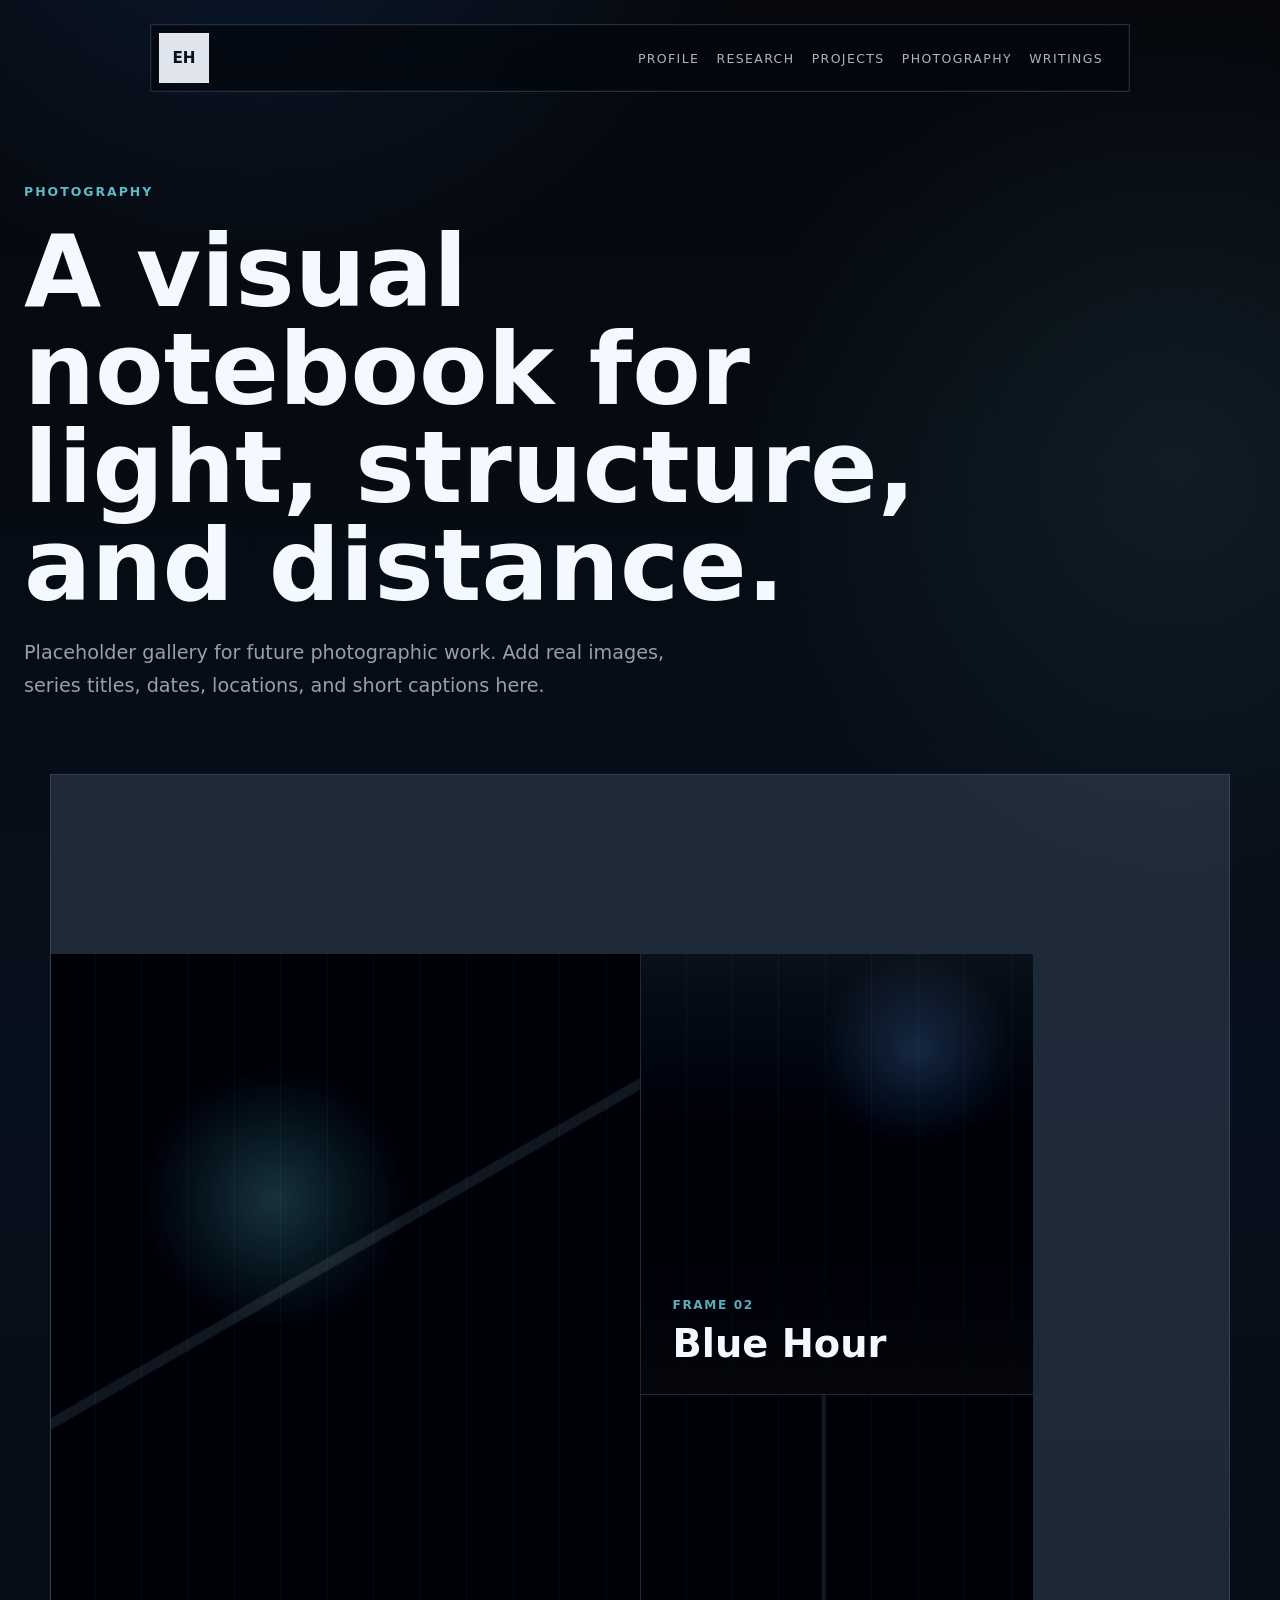
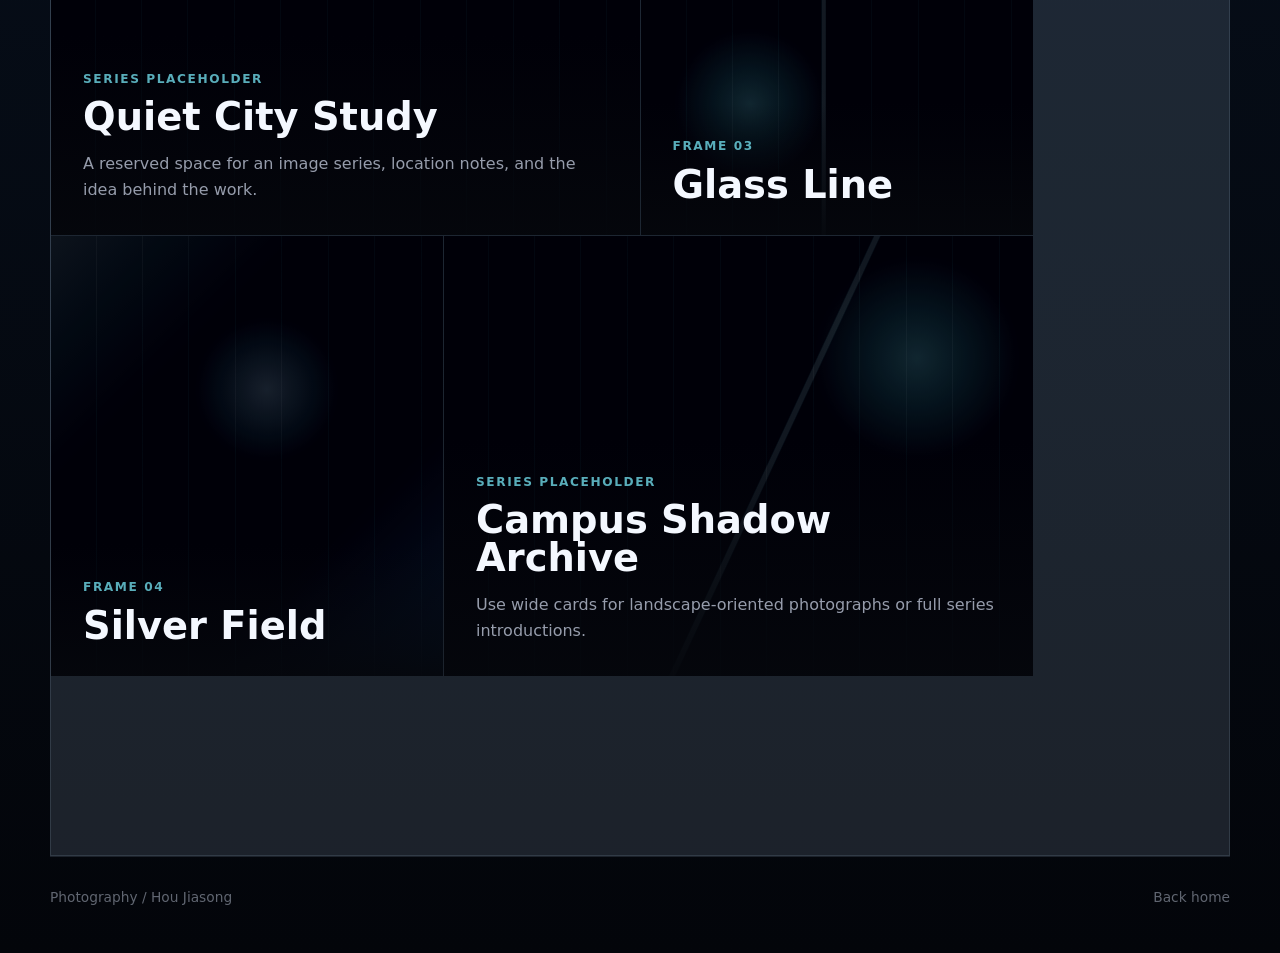
==== photography/index.html @ 0fabe88a "Add files via upload" ====
<!doctype html>
<html lang="en">
  <head>
    <meta charset="utf-8">
    <meta name="viewport" content="width=device-width, initial-scale=1">
    <meta name="description" content="Photography portfolio by Hou Jiasong / ElliotHou.">
    <title>Photography / Hou Jiasong</title>

    <link rel="stylesheet" href="../assets/css/style.css">
  </head>
  <body>
    <canvas id="field-canvas" aria-hidden="true"></canvas>

    <div class="page-shell">
      <nav class="site-nav" aria-label="Primary navigation">
        <a class="nav-mark" href="../index.html" aria-label="Hou Jiasong home">
          <span>EH</span>
        </a>
        <div class="nav-links">
          <a href="../index.html#profile">Profile</a>
          <a href="../index.html#research">Research</a>
          <a href="../index.html#projects">Projects</a>
          <a href="./index.html">Photography</a>
          <a href="../writings/index.html">Writings</a>
        </div>
      </nav>

      <main class="site-main subpage-main">
        <section class="subpage-hero photography-hero" aria-labelledby="photo-title">
          <div class="subpage-copy">
            <p class="eyebrow">Photography</p>
            <h1 id="photo-title">A visual notebook for light, structure, and distance.</h1>
            <p>Placeholder gallery for future photographic work. Add real images, series titles, dates, locations, and short captions here.</p>
          </div>
        </section>

        <section class="section gallery-section" aria-label="Photography placeholders">
          <!-- Replace these placeholder visual blocks with your own photos later. -->
          <article class="photo-card photo-large">
            <div class="photo-visual photo-visual-a"></div>
            <div>
              <span>Series Placeholder</span>
              <h2>Quiet City Study</h2>
              <p>A reserved space for an image series, location notes, and the idea behind the work.</p>
            </div>
          </article>
          <article class="photo-card">
            <div class="photo-visual photo-visual-b"></div>
            <div>
              <span>Frame 02</span>
              <h2>Blue Hour</h2>
            </div>
          </article>
          <article class="photo-card">
            <div class="photo-visual photo-visual-c"></div>
            <div>
              <span>Frame 03</span>
              <h2>Glass Line</h2>
            </div>
          </article>
          <article class="photo-card">
            <div class="photo-visual photo-visual-d"></div>
            <div>
              <span>Frame 04</span>
              <h2>Silver Field</h2>
            </div>
          </article>
          <article class="photo-card photo-wide">
            <div class="photo-visual photo-visual-e"></div>
            <div>
              <span>Series Placeholder</span>
              <h2>Campus Shadow Archive</h2>
              <p>Use wide cards for landscape-oriented photographs or full series introductions.</p>
            </div>
          </article>
        </section>
      </main>

      <footer class="site-footer">
        <span>Photography / Hou Jiasong</span>
        <a href="../index.html">Back home</a>
      </footer>
    </div>

    <script src="../assets/js/script.js"></script>
  </body>
</html>
---- assets/css/style.css ----
:root {
  --ink: #05070c;
  --ink-soft: #090e18;
  --blue-black: #07111f;
  --line: rgba(195, 219, 255, 0.13);
  --line-strong: rgba(195, 219, 255, 0.24);
  --text: #f4f8ff;
  --muted: rgba(226, 236, 255, 0.66);
  --faint: rgba(226, 236, 255, 0.42);
  --silver: #cbd5e1;
  --blue: #7db7ff;
  --cyan: #7bf0ff;
  --max: 1180px;
  --nav-height: 68px;
}

* {
  box-sizing: border-box;
}

html {
  scroll-behavior: smooth;
  background: var(--ink);
}

body {
  min-height: 100vh;
  margin: 0;
  overflow-x: hidden;
  color: var(--text);
  font-family: "Avenir Next", "Helvetica Neue", system-ui, -apple-system, BlinkMacSystemFont, "Segoe UI", sans-serif;
  background:
    radial-gradient(circle at 20% -10%, rgba(39, 119, 214, 0.22), transparent 34rem),
    radial-gradient(circle at 92% 18%, rgba(123, 240, 255, 0.08), transparent 28rem),
    linear-gradient(180deg, #05070c 0%, #07101d 42%, #03050a 100%);
  letter-spacing: 0;
}

body::before {
  position: fixed;
  inset: 0;
  z-index: -3;
  pointer-events: none;
  content: "";
  background:
    linear-gradient(rgba(165, 205, 255, 0.035) 1px, transparent 1px),
    linear-gradient(90deg, rgba(165, 205, 255, 0.035) 1px, transparent 1px);
  background-size: 56px 56px;
  mask-image: linear-gradient(to bottom, rgba(0, 0, 0, 0.85), rgba(0, 0, 0, 0.15) 76%, transparent);
}

body::after {
  position: fixed;
  inset: 0;
  z-index: -2;
  pointer-events: none;
  content: "";
  opacity: 0.12;
  background-image: url("data:image/svg+xml,%3Csvg viewBox='0 0 220 220'%3E%3Cfilter id='n'%3E%3CfeTurbulence type='fractalNoise' baseFrequency='.78' numOctaves='3' stitchTiles='stitch'/%3E%3C/filter%3E%3Crect width='220' height='220' filter='url(%23n)' opacity='.65'/%3E%3C/svg%3E");
  mix-blend-mode: screen;
}

a {
  color: inherit;
  text-decoration: none;
}

img {
  display: block;
  max-width: 100%;
}

button,
a {
  -webkit-tap-highlight-color: transparent;
}

#field-canvas {
  position: fixed;
  inset: 0;
  z-index: -1;
  width: 100%;
  height: 100%;
  opacity: 0.72;
  pointer-events: none;
}

.page-shell {
  width: 100%;
  max-width: 100%;
  overflow-x: hidden;
}

.site-main {
  width: 100%;
  max-width: 100%;
  overflow-x: hidden;
}

.site-nav {
  position: fixed;
  top: 24px;
  left: 50%;
  z-index: 50;
  display: flex;
  align-items: center;
  justify-content: space-between;
  width: min(calc(100% - 40px), 980px);
  height: var(--nav-height);
  padding: 8px 10px 8px 8px;
  border: 1px solid rgba(214, 231, 255, 0.16);
  background: rgba(4, 8, 15, 0.72);
  backdrop-filter: blur(22px);
  transform: translateX(-50%);
  box-shadow: 0 0 0 1px rgba(125, 183, 255, 0.05) inset;
}

.nav-mark {
  display: grid;
  width: 50px;
  height: 50px;
  place-items: center;
  border: 1px solid rgba(244, 248, 255, 0.2);
  background: rgba(244, 248, 255, 0.92);
  color: #07111f;
  font-weight: 800;
  font-size: 0.95rem;
}

.nav-links {
  display: flex;
  align-items: center;
  gap: clamp(0.55rem, 1.35vw, 1.45rem);
  padding: 0 1rem;
}

.nav-links a {
  color: rgba(244, 248, 255, 0.72);
  font-size: 0.78rem;
  font-weight: 500;
  text-transform: uppercase;
  letter-spacing: 0.11em;
  transition: color 200ms ease, transform 200ms ease;
}

.nav-links a:hover {
  color: var(--text);
  transform: translateY(-1px);
}

.hero-section {
  position: relative;
  display: grid;
  grid-template-columns: minmax(0, 1.05fr) minmax(320px, 0.82fr);
  align-items: end;
  min-height: 100svh;
  width: min(calc(100% - 48px), 1460px);
  margin: 0 auto;
  padding: 150px 0 72px;
}

.hero-section::before {
  position: absolute;
  inset: 16% -18% 8%;
  z-index: -1;
  content: "";
  background:
    linear-gradient(115deg, transparent 0 38%, rgba(125, 183, 255, 0.16) 38.15%, transparent 38.55% 100%),
    linear-gradient(90deg, rgba(255, 255, 255, 0.045), transparent 52%);
  opacity: 0.75;
}

.hero-copy {
  position: relative;
  z-index: 2;
  width: min(100%, 1120px);
  max-width: 1120px;
  padding-bottom: clamp(0rem, 8vw, 5rem);
}

.eyebrow,
.section-kicker {
  margin: 0 0 1.5rem;
  color: rgba(123, 240, 255, 0.76);
  font-size: 0.78rem;
  font-weight: 600;
  text-transform: uppercase;
  letter-spacing: 0.16em;
}

.hero-copy h1 {
  max-width: 1120px;
  margin: 0;
  color: var(--text);
  font-size: clamp(4.2rem, 11vw, 10.5rem);
  font-weight: 800;
  line-height: 0.86;
  letter-spacing: 0;
  text-wrap: balance;
}

.hero-school {
  max-width: 740px;
  margin: 2rem 0 0;
  color: rgba(244, 248, 255, 0.86);
  font-size: clamp(1.08rem, 2vw, 1.55rem);
  font-weight: 500;
  line-height: 1.36;
}

.hero-line {
  max-width: 650px;
  margin: 1rem 0 0;
  color: var(--muted);
  font-size: clamp(1rem, 1.4vw, 1.2rem);
  line-height: 1.65;
}

.hero-actions {
  display: flex;
  flex-wrap: wrap;
  gap: 0.85rem;
  margin-top: 2.2rem;
}

.button {
  display: inline-flex;
  align-items: center;
  justify-content: center;
  min-height: 50px;
  padding: 0 1.35rem;
  border: 1px solid rgba(244, 248, 255, 0.22);
  font-size: 0.86rem;
  font-weight: 700;
  text-transform: uppercase;
  letter-spacing: 0.08em;
  transition: transform 220ms ease, border-color 220ms ease, background 220ms ease;
}

.button:hover {
  transform: translateY(-2px);
}

.button-primary {
  background: #f4f8ff;
  color: #05070c;
}

.button-secondary {
  background: rgba(8, 16, 28, 0.72);
  color: #f4f8ff;
}

.button-secondary:hover {
  border-color: rgba(123, 240, 255, 0.55);
}

.hero-media {
  position: relative;
  min-height: 680px;
}

.media-frame {
  position: absolute;
  right: 0;
  bottom: 0;
  width: min(42vw, 540px);
  min-width: 360px;
  aspect-ratio: 0.78;
  overflow: hidden;
  border: 1px solid rgba(214, 231, 255, 0.16);
  background: var(--blue-black);
  clip-path: polygon(11% 0, 100% 0, 100% 90%, 88% 100%, 0 100%, 0 10%);
}

.media-frame::after {
  position: absolute;
  inset: 0;
  content: "";
  background:
    linear-gradient(180deg, rgba(5, 7, 12, 0.05), rgba(5, 7, 12, 0.72)),
    linear-gradient(90deg, rgba(5, 7, 12, 0.28), transparent);
}

.media-visual {
  width: 100%;
  height: 100%;
  background:
    radial-gradient(circle at 70% 16%, rgba(123, 240, 255, 0.32), transparent 18%),
    radial-gradient(circle at 22% 76%, rgba(83, 154, 255, 0.28), transparent 25%),
    linear-gradient(135deg, transparent 0 31%, rgba(244, 248, 255, 0.11) 31.2% 31.8%, transparent 32% 100%),
    repeating-linear-gradient(90deg, rgba(244, 248, 255, 0.06) 0 1px, transparent 1px 42px),
    linear-gradient(145deg, #101c2f, #04070d 68%);
  filter: contrast(1.18) saturate(0.78) brightness(0.82);
  transform: scale(1.04);
  transition: transform 900ms ease;
}

.media-frame:hover .media-visual {
  transform: scale(1.08);
}

.signal-panel {
  position: absolute;
  right: min(8vw, 92px);
  bottom: 66px;
  width: min(82%, 340px);
  padding: 1.25rem;
  border: 1px solid rgba(244, 248, 255, 0.16);
  background: rgba(4, 8, 15, 0.72);
  backdrop-filter: blur(24px);
}

.signal-panel span {
  display: block;
  margin-bottom: 0.65rem;
  color: var(--blue);
  font-size: 0.75rem;
  text-transform: uppercase;
  letter-spacing: 0.14em;
}

.signal-panel strong {
  display: block;
  color: rgba(244, 248, 255, 0.86);
  font-size: 1.2rem;
  font-weight: 500;
  line-height: 1.26;
}

.section {
  width: min(calc(100% - 48px), var(--max));
  margin: 0 auto;
  padding: clamp(7rem, 14vw, 13rem) 0;
}

.profile-grid {
  display: grid;
  grid-template-columns: minmax(0, 1.08fr) minmax(280px, 0.62fr);
  gap: clamp(2rem, 6vw, 5.5rem);
  align-items: start;
}

.profile-grid h2,
.research-header h2,
.archive-header h2,
.pin-copy h2,
.contact-panel h2,
.subpage-copy h1 {
  margin: 0;
  color: var(--text);
  font-size: clamp(2.6rem, 6vw, 5.95rem);
  font-weight: 700;
  line-height: 0.98;
  letter-spacing: 0;
  text-wrap: balance;
}

.inline-image {
  display: inline-block;
  width: clamp(4.2rem, 9vw, 8.5rem);
  height: clamp(2.1rem, 4.2vw, 4rem);
  margin: 0 0.25rem;
  vertical-align: middle;
  border: 1px solid rgba(214, 231, 255, 0.2);
  border-radius: 999px;
  background:
    radial-gradient(circle at 24% 38%, rgba(123, 240, 255, 0.5), transparent 18%),
    linear-gradient(120deg, rgba(244, 248, 255, 0.12), transparent 30% 70%, rgba(125, 183, 255, 0.18)),
    #081423;
  filter: contrast(1.18) saturate(0.72);
}

.profile-copy {
  display: grid;
  gap: 1.35rem;
  padding-top: 0.6rem;
  color: var(--muted);
  font-size: clamp(1.06rem, 1.45vw, 1.25rem);
  line-height: 1.78;
}

.profile-copy p {
  margin: 0;
}

.reveal-text span {
  opacity: 0.16;
}

.research-header {
  display: grid;
  grid-template-columns: minmax(0, 0.95fr) minmax(280px, 0.48fr);
  gap: clamp(2rem, 6vw, 5.5rem);
  margin-bottom: clamp(2.5rem, 6vw, 5rem);
}

.research-header p {
  margin: 0.55rem 0 0;
  color: var(--muted);
  font-size: 1.12rem;
  line-height: 1.72;
}

.interest-bento {
  display: grid;
  grid-auto-flow: dense;
  grid-template-columns: repeat(12, minmax(0, 1fr));
  grid-auto-rows: minmax(190px, auto);
  gap: 1px;
  overflow: hidden;
  border: 1px solid var(--line);
  background: var(--line);
}

.interest-card {
  position: relative;
  display: flex;
  min-height: 210px;
  flex-direction: column;
  justify-content: flex-end;
  grid-column: span 3;
  padding: clamp(1.35rem, 3vw, 2.2rem);
  overflow: hidden;
  background:
    linear-gradient(145deg, rgba(12, 25, 44, 0.9), rgba(5, 8, 14, 0.95)),
    var(--ink-soft);
}

.interest-large {
  grid-column: span 6;
  grid-row: span 2;
  min-height: 421px;
  background:
    linear-gradient(135deg, rgba(4, 8, 15, 0.75), rgba(8, 19, 33, 0.98)),
    radial-gradient(circle at 24% 28%, rgba(123, 240, 255, 0.18), transparent 22%),
    repeating-linear-gradient(135deg, rgba(244, 248, 255, 0.05) 0 1px, transparent 1px 18px),
    #081423;
}

.interest-card::before {
  position: absolute;
  inset: 0;
  content: "";
  background: linear-gradient(180deg, transparent, rgba(5, 7, 12, 0.72));
  opacity: 0.82;
}

.interest-card span,
.interest-card p {
  position: relative;
  z-index: 1;
}

.interest-card span {
  color: var(--text);
  font-size: clamp(1.25rem, 2vw, 2.05rem);
  font-weight: 650;
  line-height: 1.04;
}

.interest-card p {
  max-width: 560px;
  margin: 1rem 0 0;
  color: var(--muted);
  font-size: 0.98rem;
  line-height: 1.62;
}

.image-card {
  padding: 0;
}

.image-visual {
  width: 100%;
  height: 100%;
  background:
    radial-gradient(circle at 68% 22%, rgba(123, 240, 255, 0.26), transparent 18%),
    linear-gradient(135deg, transparent 0 44%, rgba(244, 248, 255, 0.12) 44.2% 44.8%, transparent 45%),
    repeating-linear-gradient(0deg, rgba(244, 248, 255, 0.055) 0 1px, transparent 1px 32px),
    #07111f;
  filter: contrast(1.2) brightness(0.74);
  transition: transform 700ms ease;
}

.image-card:hover .image-visual {
  transform: scale(1.06);
}

.accordion-strip {
  display: flex;
  gap: 1px;
  height: 460px;
  margin-top: clamp(4rem, 8vw, 7rem);
  overflow: hidden;
  border: 1px solid var(--line);
  background: var(--line);
}

.accordion-strip article {
  position: relative;
  display: flex;
  min-width: 0;
  flex: 1;
  flex-direction: column;
  justify-content: flex-end;
  padding: 1.5rem;
  overflow: hidden;
  background:
    radial-gradient(circle at 32% 24%, var(--panel-accent), transparent 28%),
    linear-gradient(180deg, rgba(5, 7, 12, 0.04), rgba(5, 7, 12, 0.82)),
    repeating-linear-gradient(90deg, rgba(244, 248, 255, 0.045) 0 1px, transparent 1px 38px),
    #081423;
  filter: contrast(1.12) saturate(0.75);
  transition: flex 700ms cubic-bezier(0.22, 1, 0.36, 1), filter 700ms ease;
}

.accordion-strip article:hover {
  flex: 2.7;
  filter: contrast(1.2) saturate(0.95);
}

.accordion-strip h3 {
  margin: 0;
  font-size: clamp(1.35rem, 2.8vw, 3rem);
  line-height: 0.95;
}

.accordion-strip p {
  max-width: 360px;
  margin: 1rem 0 0;
  color: rgba(244, 248, 255, 0.74);
  line-height: 1.5;
  opacity: 0;
  transform: translateY(10px);
  transition: opacity 400ms ease, transform 400ms ease;
}

.accordion-strip article:hover p {
  opacity: 1;
  transform: translateY(0);
}

.marquee-section {
  display: flex;
  width: 100%;
  overflow: hidden;
  border-top: 1px solid var(--line);
  border-bottom: 1px solid var(--line);
  background: rgba(244, 248, 255, 0.03);
}

.marquee-track {
  display: flex;
  flex: 0 0 auto;
  gap: clamp(2rem, 5vw, 5rem);
  min-width: 100%;
  padding: 1.25rem clamp(1.5rem, 5vw, 4rem);
  animation: marquee 32s linear infinite;
}

.marquee-track span {
  color: rgba(244, 248, 255, 0.46);
  font-size: clamp(1.2rem, 2.6vw, 2.8rem);
  font-weight: 650;
  white-space: nowrap;
}

@keyframes marquee {
  to {
    transform: translateX(-100%);
  }
}

.archive-header {
  display: grid;
  grid-template-columns: minmax(0, 0.9fr) minmax(280px, 0.48fr);
  gap: clamp(2rem, 6vw, 5rem);
  margin-bottom: clamp(2.25rem, 5vw, 4.25rem);
}

.archive-header p {
  margin: 0.35rem 0 0;
  color: var(--muted);
  font-size: 1.08rem;
  line-height: 1.72;
}

.archive-grid {
  display: grid;
  grid-template-columns: repeat(2, minmax(0, 1fr));
  gap: 1px;
  overflow: hidden;
  border: 1px solid var(--line);
  background: var(--line);
}

.archive-tile {
  position: relative;
  display: flex;
  min-height: clamp(420px, 48vw, 620px);
  flex-direction: column;
  justify-content: flex-end;
  padding: clamp(1.4rem, 4vw, 3.2rem);
  overflow: hidden;
  background: var(--tile-surface);
  isolation: isolate;
}

.archive-tile::before {
  position: absolute;
  inset: 0;
  z-index: -1;
  content: "";
  background:
    linear-gradient(180deg, rgba(5, 7, 12, 0.1), rgba(5, 7, 12, 0.86)),
    linear-gradient(115deg, rgba(7, 17, 31, 0.65), rgba(7, 17, 31, 0.16));
  transition: opacity 500ms ease;
}

.archive-tile::after {
  position: absolute;
  inset: 0;
  z-index: -2;
  content: "";
  background: inherit;
  filter: grayscale(0.78) contrast(1.18) saturate(0.72);
  transform: scale(1.01);
  transition: transform 850ms ease, filter 850ms ease;
}

.archive-tile:hover::after {
  filter: grayscale(0.36) contrast(1.24) saturate(0.9);
  transform: scale(1.06);
}

.photography-tile {
  --tile-surface:
    radial-gradient(circle at 30% 28%, rgba(123, 240, 255, 0.24), transparent 20%),
    linear-gradient(145deg, rgba(244, 248, 255, 0.08), transparent 35%),
    repeating-linear-gradient(90deg, rgba(244, 248, 255, 0.05) 0 1px, transparent 1px 58px),
    #07111f;
}

.writing-tile {
  --tile-surface:
    radial-gradient(circle at 76% 18%, rgba(83, 154, 255, 0.25), transparent 22%),
    linear-gradient(120deg, transparent 0 44%, rgba(244, 248, 255, 0.1) 44.2% 44.8%, transparent 45%),
    repeating-linear-gradient(0deg, rgba(244, 248, 255, 0.04) 0 1px, transparent 1px 34px),
    #090e18;
}

.archive-type {
  color: rgba(123, 240, 255, 0.78);
  font-size: 0.78rem;
  font-weight: 700;
  text-transform: uppercase;
  letter-spacing: 0.14em;
}

.archive-tile strong {
  display: block;
  max-width: 540px;
  margin-top: 1rem;
  color: var(--text);
  font-size: clamp(2rem, 4.2vw, 4.6rem);
  font-weight: 700;
  line-height: 0.98;
  letter-spacing: 0;
}

.archive-tile small {
  width: fit-content;
  margin-top: 2rem;
  color: rgba(244, 248, 255, 0.82);
  font-size: 0.82rem;
  font-weight: 700;
  text-transform: uppercase;
  letter-spacing: 0.11em;
  border-bottom: 1px solid rgba(123, 240, 255, 0.58);
}

.projects-section {
  width: min(calc(100% - 48px), 1320px);
}

.subpage-main {
  min-height: 100vh;
}

.subpage-hero {
  position: relative;
  display: grid;
  min-height: 86svh;
  place-items: end start;
  width: min(calc(100% - 48px), 1460px);
  margin: 0 auto;
  padding: 150px 0 72px;
}

.subpage-hero::before {
  position: absolute;
  inset: 18% -12% 7%;
  z-index: -1;
  content: "";
  border: 1px solid rgba(214, 231, 255, 0.1);
  background:
    linear-gradient(90deg, rgba(5, 7, 12, 0.34), rgba(5, 7, 12, 0.88)),
    var(--subpage-surface);
  filter: contrast(1.18) saturate(0.76);
  clip-path: polygon(0 0, 100% 0, 100% 88%, 92% 100%, 0 100%);
}

.photography-hero {
  --subpage-surface:
    radial-gradient(circle at 72% 24%, rgba(123, 240, 255, 0.26), transparent 23%),
    linear-gradient(135deg, rgba(244, 248, 255, 0.08), transparent 38%),
    repeating-linear-gradient(90deg, rgba(244, 248, 255, 0.045) 0 1px, transparent 1px 54px),
    #081423;
}

.writings-hero {
  --subpage-surface:
    radial-gradient(circle at 22% 28%, rgba(83, 154, 255, 0.22), transparent 21%),
    linear-gradient(120deg, transparent 0 48%, rgba(244, 248, 255, 0.09) 48.2% 48.8%, transparent 49%),
    repeating-linear-gradient(0deg, rgba(244, 248, 255, 0.04) 0 1px, transparent 1px 38px),
    #07111f;
}

.subpage-copy {
  max-width: 980px;
}

.subpage-copy h1 {
  max-width: 980px;
  font-size: clamp(3.45rem, 7.8vw, 8.2rem);
}

.subpage-copy p:not(.eyebrow) {
  max-width: 650px;
  margin: 1.35rem 0 0;
  color: var(--muted);
  font-size: clamp(1.05rem, 1.5vw, 1.22rem);
  line-height: 1.72;
}

.gallery-section {
  display: grid;
  grid-auto-flow: dense;
  grid-template-columns: repeat(12, minmax(0, 1fr));
  gap: 1px;
  overflow: hidden;
  border: 1px solid var(--line);
  background: var(--line);
}

.photo-card {
  position: relative;
  grid-column: span 4;
  min-height: 440px;
  overflow: hidden;
  background: var(--ink-soft);
}

.photo-large {
  grid-column: span 6;
  grid-row: span 2;
  min-height: 720px;
}

.photo-wide {
  grid-column: span 6;
}

.photo-visual {
  width: 100%;
  height: 100%;
  background:
    var(--photo-surface),
    repeating-linear-gradient(90deg, rgba(244, 248, 255, 0.045) 0 1px, transparent 1px 46px),
    #07111f;
  filter: contrast(1.18) saturate(0.74) brightness(0.78);
  transform: scale(1.01);
  transition: transform 850ms ease, filter 850ms ease;
}

.photo-card:hover .photo-visual {
  filter: contrast(1.2) saturate(0.92) brightness(0.82);
  transform: scale(1.06);
}

.photo-visual-a {
  --photo-surface:
    radial-gradient(circle at 38% 28%, rgba(123, 240, 255, 0.26), transparent 18%),
    linear-gradient(150deg, transparent 0 38%, rgba(244, 248, 255, 0.12) 38.2% 39%, transparent 39.2%);
}

.photo-visual-b {
  --photo-surface:
    radial-gradient(circle at 70% 22%, rgba(83, 154, 255, 0.28), transparent 22%),
    linear-gradient(180deg, rgba(244, 248, 255, 0.09), transparent 42%);
}

.photo-visual-c {
  --photo-surface:
    radial-gradient(circle at 28% 70%, rgba(123, 240, 255, 0.2), transparent 18%),
    linear-gradient(90deg, transparent 0 46%, rgba(244, 248, 255, 0.13) 46.2% 47%, transparent 47.2%);
}

.photo-visual-d {
  --photo-surface:
    radial-gradient(circle at 55% 35%, rgba(195, 219, 255, 0.18), transparent 20%),
    linear-gradient(135deg, rgba(244, 248, 255, 0.1), transparent 30% 70%, rgba(83, 154, 255, 0.16));
}

.photo-visual-e {
  --photo-surface:
    radial-gradient(circle at 80% 28%, rgba(123, 240, 255, 0.2), transparent 18%),
    linear-gradient(115deg, transparent 0 54%, rgba(244, 248, 255, 0.12) 54.2% 54.8%, transparent 55%);
}

.photo-card > div:not(.photo-visual) {
  position: absolute;
  inset: auto 0 0;
  padding: clamp(1.15rem, 3vw, 2rem);
  background: linear-gradient(180deg, transparent, rgba(5, 7, 12, 0.9));
}

.photo-card span,
.writing-card span {
  color: rgba(123, 240, 255, 0.72);
  font-size: 0.76rem;
  font-weight: 700;
  text-transform: uppercase;
  letter-spacing: 0.13em;
}

.photo-card h2,
.writing-card h2 {
  margin: 0.7rem 0 0;
  font-size: clamp(1.45rem, 3vw, 3rem);
  line-height: 0.98;
}

.photo-card p,
.writing-card p {
  max-width: 560px;
  margin: 1rem 0 0;
  color: var(--muted);
  line-height: 1.62;
}

.writing-section {
  display: grid;
  grid-template-columns: minmax(0, 0.95fr) minmax(280px, 0.65fr);
  gap: 1px;
  overflow: hidden;
  border: 1px solid var(--line);
  background: var(--line);
}

.writing-card {
  padding: clamp(1.4rem, 4vw, 3rem);
  background:
    linear-gradient(145deg, rgba(10, 24, 43, 0.9), rgba(5, 8, 14, 0.96)),
    var(--ink-soft);
}

.featured-writing {
  min-height: 620px;
  display: flex;
  flex-direction: column;
  justify-content: flex-end;
  background:
    linear-gradient(180deg, rgba(5, 7, 12, 0.24), rgba(5, 7, 12, 0.88)),
    radial-gradient(circle at 72% 18%, rgba(123, 240, 255, 0.18), transparent 20%),
    repeating-linear-gradient(0deg, rgba(244, 248, 255, 0.04) 0 1px, transparent 1px 32px),
    #081423;
  filter: contrast(1.14) saturate(0.78);
}

.featured-writing h2 {
  font-size: clamp(2.5rem, 5.4vw, 6rem);
}

.writing-list {
  display: grid;
  gap: 1px;
}

.writing-card a {
  display: inline-flex;
  width: fit-content;
  margin-top: 1.5rem;
  color: #f4f8ff;
  font-size: 0.82rem;
  font-weight: 700;
  text-transform: uppercase;
  letter-spacing: 0.1em;
  border-bottom: 1px solid rgba(123, 240, 255, 0.55);
}

.pinned-layout {
  display: grid;
  grid-template-columns: minmax(260px, 0.38fr) minmax(0, 0.62fr);
  gap: clamp(2rem, 7vw, 7rem);
  align-items: start;
}

.pin-copy {
  position: sticky;
  top: 140px;
}

.pin-copy p {
  max-width: 390px;
  margin: 1.5rem 0 0;
  color: var(--muted);
  font-size: 1.08rem;
  line-height: 1.68;
}

.project-stack {
  display: grid;
  gap: 2rem;
}

.project-card {
  position: relative;
  display: grid;
  grid-template-columns: minmax(170px, 0.42fr) minmax(0, 0.58fr);
  min-height: 340px;
  overflow: hidden;
  border: 1px solid rgba(214, 231, 255, 0.14);
  background: rgba(7, 17, 31, 0.74);
  transform-origin: center top;
}

.project-card::before {
  position: absolute;
  inset: 0;
  z-index: 1;
  pointer-events: none;
  content: "";
  background: linear-gradient(110deg, rgba(255, 255, 255, 0.055), transparent 42%);
}

.project-image {
  min-height: 100%;
  background:
    radial-gradient(circle at 64% 30%, var(--project-accent), transparent 20%),
    linear-gradient(rgba(5, 7, 12, 0.1), rgba(5, 7, 12, 0.52)),
    repeating-linear-gradient(135deg, rgba(244, 248, 255, 0.05) 0 1px, transparent 1px 28px),
    #081423;
  filter: contrast(1.2) saturate(0.72);
  transform: scale(1);
  transition: transform 700ms ease, filter 700ms ease;
}

.project-card:hover .project-image {
  filter: contrast(1.22) saturate(0.9);
  transform: scale(1.055);
}

.project-content {
  position: relative;
  z-index: 2;
  display: flex;
  flex-direction: column;
  justify-content: flex-end;
  padding: clamp(1.35rem, 3vw, 2.4rem);
}

.project-index {
  color: var(--blue);
  font-size: 0.78rem;
  font-weight: 700;
  letter-spacing: 0.13em;
}

.project-card h3 {
  margin: 1rem 0 0;
  font-size: clamp(1.55rem, 3vw, 2.7rem);
  line-height: 0.98;
}

.project-card p {
  max-width: 500px;
  margin: 1rem 0 0;
  color: var(--muted);
  line-height: 1.62;
}

.tag-row {
  display: flex;
  flex-wrap: wrap;
  gap: 0.5rem;
  margin-top: 1.35rem;
}

.tag-row span {
  display: inline-flex;
  align-items: center;
  min-height: 29px;
  padding: 0 0.72rem;
  border: 1px solid rgba(214, 231, 255, 0.15);
  color: rgba(244, 248, 255, 0.68);
  font-size: 0.75rem;
}

.project-card a {
  width: fit-content;
  margin-top: 1.45rem;
  color: #f4f8ff;
  font-size: 0.82rem;
  font-weight: 700;
  text-transform: uppercase;
  letter-spacing: 0.1em;
  border-bottom: 1px solid rgba(123, 240, 255, 0.55);
}

.contact-section {
  padding-bottom: clamp(5rem, 10vw, 8rem);
}

.contact-panel {
  display: grid;
  grid-template-columns: minmax(0, 0.95fr) minmax(260px, 0.45fr);
  gap: clamp(2rem, 6vw, 5rem);
  align-items: end;
  min-height: 480px;
  padding: clamp(2rem, 6vw, 5rem);
  border: 1px solid var(--line-strong);
  background:
    linear-gradient(115deg, rgba(4, 8, 15, 0.82), rgba(10, 24, 43, 0.82)),
    radial-gradient(circle at 72% 20%, rgba(123, 240, 255, 0.16), transparent 20%),
    repeating-linear-gradient(90deg, rgba(244, 248, 255, 0.045) 0 1px, transparent 1px 48px),
    #07111f;
  background-blend-mode: multiply;
}

.contact-links {
  display: grid;
  gap: 0.75rem;
}

.contact-links a {
  display: flex;
  align-items: center;
  justify-content: space-between;
  min-height: 58px;
  padding: 0 1rem;
  border: 1px solid rgba(244, 248, 255, 0.18);
  background: rgba(5, 7, 12, 0.45);
  color: rgba(244, 248, 255, 0.86);
  font-weight: 650;
  transition: transform 220ms ease, border-color 220ms ease, background 220ms ease;
}

.contact-links a::after {
  content: "Open";
  color: rgba(123, 240, 255, 0.66);
  font-size: 0.74rem;
  text-transform: uppercase;
  letter-spacing: 0.1em;
}

.contact-links a:hover {
  border-color: rgba(123, 240, 255, 0.52);
  background: rgba(7, 17, 31, 0.78);
  transform: translateX(4px);
}

.site-footer {
  display: flex;
  justify-content: space-between;
  gap: 1rem;
  width: min(calc(100% - 48px), var(--max));
  margin: 0 auto;
  padding: 2rem 0 3rem;
  border-top: 1px solid var(--line);
  color: var(--faint);
  font-size: 0.86rem;
}

@media (max-width: 980px) {
  .site-nav {
    top: 14px;
    width: min(calc(100% - 24px), 860px);
    height: auto;
    min-height: 58px;
  }

  .nav-links {
    flex-wrap: wrap;
    justify-content: flex-end;
    gap: 0.7rem;
    padding: 0 0.45rem;
  }

  .nav-links a {
    font-size: 0.68rem;
  }

  .hero-section,
  .profile-grid,
  .research-header,
  .archive-header,
  .pinned-layout,
  .contact-panel,
  .writing-section {
    grid-template-columns: 1fr;
  }

  .hero-section {
    min-height: auto;
    padding-top: 128px;
  }

  .hero-media {
    min-height: 520px;
    margin-top: 3rem;
  }

  .media-frame {
    right: auto;
    left: 50%;
    width: min(100%, 560px);
    min-width: 0;
    transform: translateX(-50%);
  }

  .signal-panel {
    right: 18px;
    bottom: 32px;
  }

  .interest-bento {
    grid-template-columns: repeat(2, minmax(0, 1fr));
  }

  .interest-card,
  .interest-large {
    grid-column: span 1;
    grid-row: span 1;
    min-height: 250px;
  }

  .accordion-strip {
    height: auto;
    flex-direction: column;
  }

  .accordion-strip article,
  .accordion-strip article:hover {
    min-height: 230px;
    flex: 1;
  }

  .accordion-strip p {
    opacity: 1;
    transform: none;
  }

  .pin-copy {
    position: relative;
    top: 0;
  }

  .archive-grid,
  .gallery-section {
    grid-template-columns: 1fr;
  }

  .archive-tile,
  .photo-card,
  .photo-large,
  .photo-wide {
    grid-column: span 1;
    grid-row: span 1;
  }

  .photo-large {
    min-height: 520px;
  }
}

@media (max-width: 680px) {
  .site-nav {
    align-items: flex-start;
    height: auto;
    padding: 6px;
  }

  .nav-mark {
    width: 44px;
    height: 44px;
  }

  .nav-links {
    max-width: calc(100% - 50px);
    gap: 0.48rem 0.58rem;
  }

  .nav-links a {
    font-size: 0.62rem;
    letter-spacing: 0.06em;
  }

  .hero-section,
  .subpage-hero,
  .section,
  .projects-section,
  .site-footer {
    width: min(calc(100% - 28px), var(--max));
  }

  .hero-copy h1 {
    font-size: clamp(4.15rem, 19vw, 6.2rem);
  }

  .hero-actions {
    display: flex;
  }

  .button {
    width: auto;
  }

  .hero-media {
    min-height: 430px;
  }

  .signal-panel {
    width: calc(100% - 36px);
  }

  .interest-bento {
    grid-template-columns: 1fr;
  }

  .project-card {
    grid-template-columns: 1fr;
  }

  .project-image {
    min-height: 220px;
  }

  .contact-panel {
    min-height: 420px;
    padding: 1.35rem;
  }

  .archive-tile {
    min-height: 380px;
  }

  .subpage-hero {
    min-height: 78svh;
    padding-top: 138px;
  }

  .subpage-copy h1 {
    font-size: clamp(3rem, 15vw, 5.25rem);
  }

  .photo-card {
    min-height: 380px;
  }

  .featured-writing {
    min-height: 500px;
  }

  .site-footer {
    flex-direction: column;
  }
}

@media (prefers-reduced-motion: reduce) {
  *,
  *::before,
  *::after {
    scroll-behavior: auto !important;
    animation-duration: 1ms !important;
    animation-iteration-count: 1 !important;
    transition-duration: 1ms !important;
  }
}
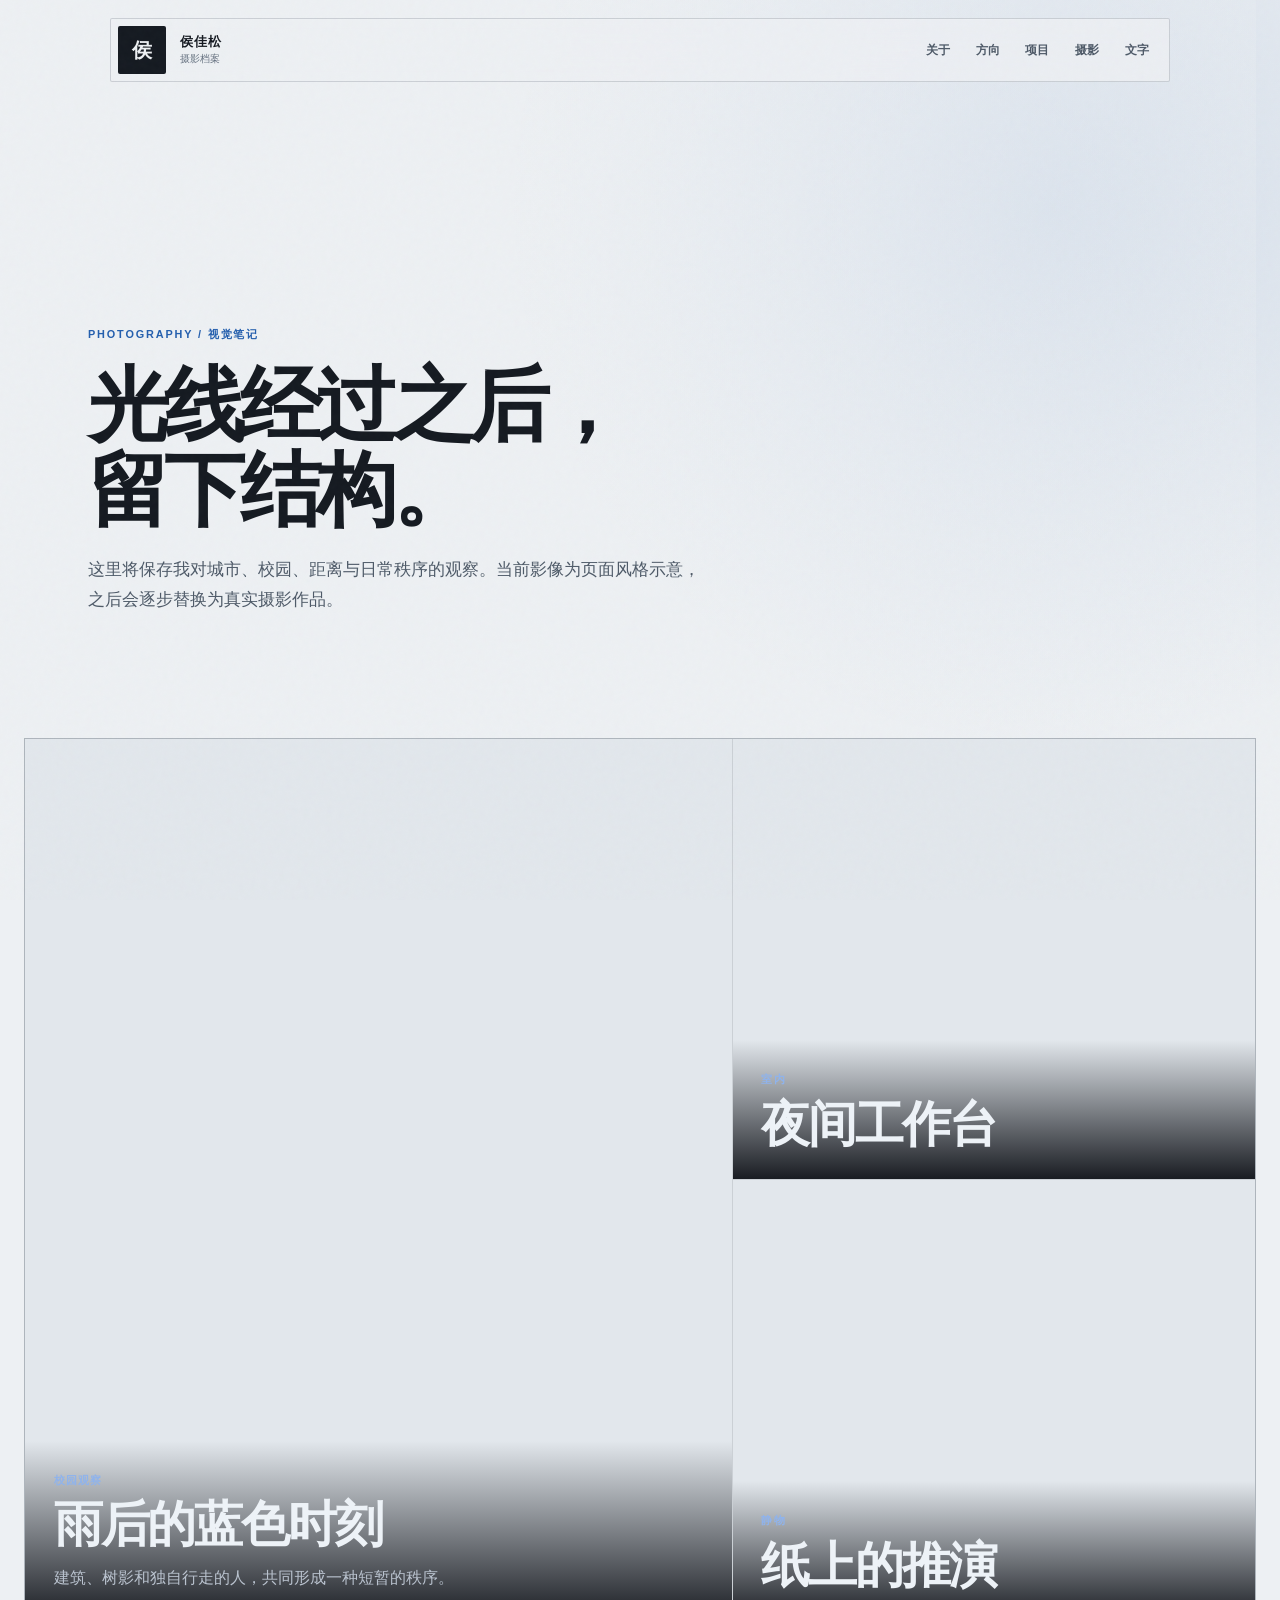
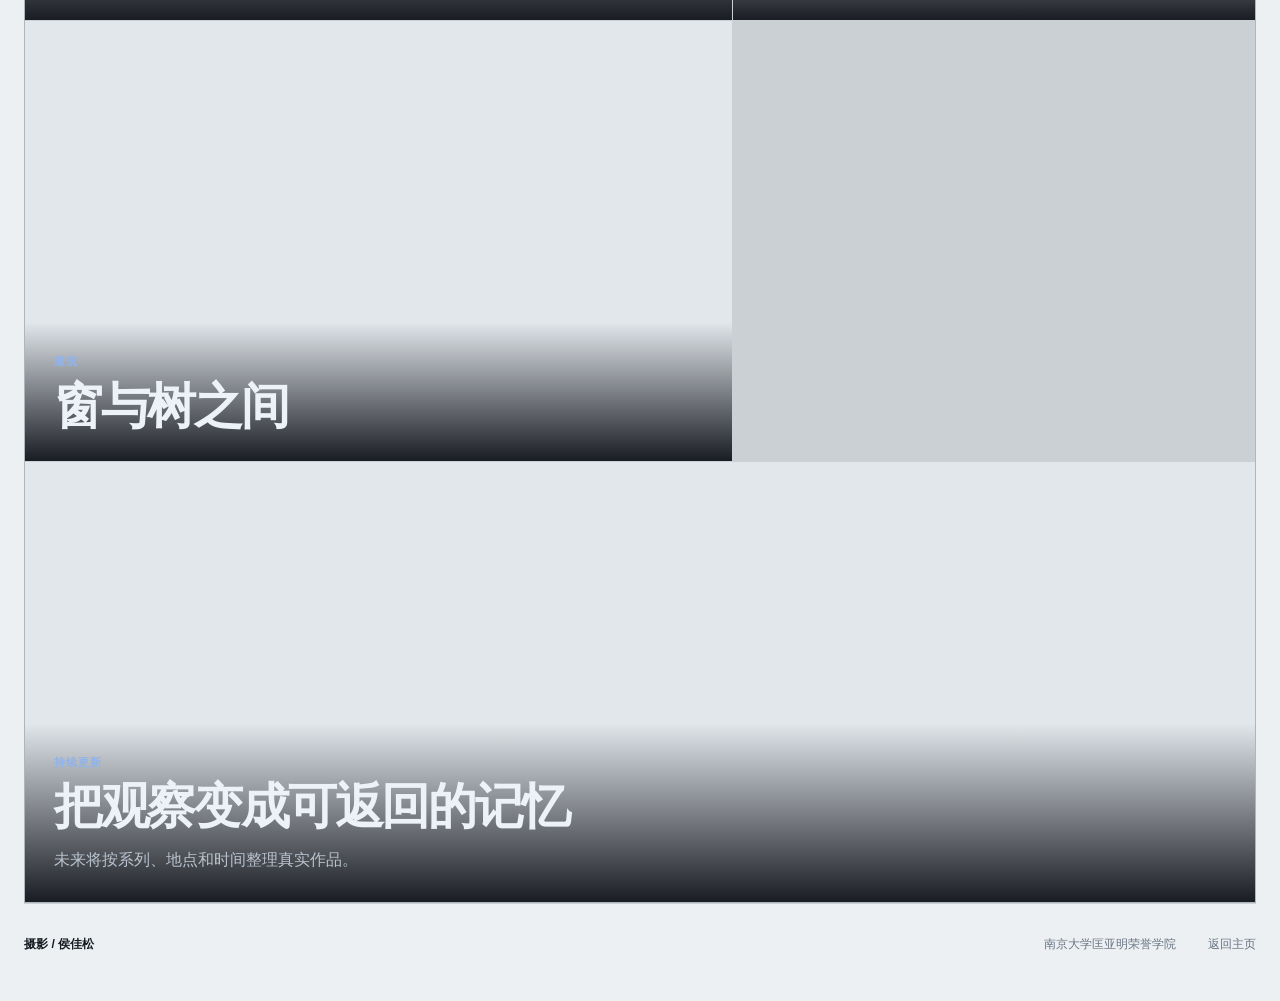
==== commit 08bfba28: "change test" ====
--- a/photography/index.html
+++ b/photography/index.html
@@ -1,87 +1,64 @@
 <!doctype html>
-<html lang="en">
+<html lang="zh-CN">
   <head>
     <meta charset="utf-8">
     <meta name="viewport" content="width=device-width, initial-scale=1">
-    <meta name="description" content="Photography portfolio by Hou Jiasong / ElliotHou.">
-    <title>Photography / Hou Jiasong</title>
-
+    <meta name="description" content="侯佳松的摄影与视觉观察档案。">
+    <title>摄影 | 侯佳松</title>
     <link rel="stylesheet" href="../assets/css/style.css">
   </head>
   <body>
     <canvas id="field-canvas" aria-hidden="true"></canvas>
-
     <div class="page-shell">
-      <nav class="site-nav" aria-label="Primary navigation">
-        <a class="nav-mark" href="../index.html" aria-label="Hou Jiasong home">
-          <span>EH</span>
-        </a>
+      <nav class="site-nav" aria-label="主导航">
+        <a class="nav-mark" href="../index.html" aria-label="返回侯佳松主页"><span>侯</span></a>
+        <div class="nav-identity"><strong>侯佳松</strong><small>摄影档案</small></div>
         <div class="nav-links">
-          <a href="../index.html#profile">Profile</a>
-          <a href="../index.html#research">Research</a>
-          <a href="../index.html#projects">Projects</a>
-          <a href="./index.html">Photography</a>
-          <a href="../writings/index.html">Writings</a>
+          <a href="../index.html#profile">关于</a>
+          <a href="../index.html#research">方向</a>
+          <a href="../index.html#projects">项目</a>
+          <a href="./index.html">摄影</a>
+          <a href="../writings/index.html">文字</a>
         </div>
       </nav>
 
       <main class="site-main subpage-main">
         <section class="subpage-hero photography-hero" aria-labelledby="photo-title">
           <div class="subpage-copy">
-            <p class="eyebrow">Photography</p>
-            <h1 id="photo-title">A visual notebook for light, structure, and distance.</h1>
-            <p>Placeholder gallery for future photographic work. Add real images, series titles, dates, locations, and short captions here.</p>
+            <p class="eyebrow">PHOTOGRAPHY / 视觉笔记</p>
+            <h1 id="photo-title">光线经过之后，<br>留下结构。</h1>
+            <p>这里将保存我对城市、校园、距离与日常秩序的观察。当前影像为页面风格示意，之后会逐步替换为真实摄影作品。</p>
           </div>
         </section>
 
-        <section class="section gallery-section" aria-label="Photography placeholders">
-          <!-- Replace these placeholder visual blocks with your own photos later. -->
+        <section class="section gallery-section" aria-label="摄影作品示意">
           <article class="photo-card photo-large">
             <div class="photo-visual photo-visual-a"></div>
-            <div>
-              <span>Series Placeholder</span>
-              <h2>Quiet City Study</h2>
-              <p>A reserved space for an image series, location notes, and the idea behind the work.</p>
-            </div>
+            <div><span>校园观察</span><h2>雨后的蓝色时刻</h2><p>建筑、树影和独自行走的人，共同形成一种短暂的秩序。</p></div>
           </article>
           <article class="photo-card">
             <div class="photo-visual photo-visual-b"></div>
-            <div>
-              <span>Frame 02</span>
-              <h2>Blue Hour</h2>
-            </div>
+            <div><span>室内</span><h2>夜间工作台</h2></div>
           </article>
           <article class="photo-card">
             <div class="photo-visual photo-visual-c"></div>
-            <div>
-              <span>Frame 03</span>
-              <h2>Glass Line</h2>
-            </div>
+            <div><span>静物</span><h2>纸上的推演</h2></div>
           </article>
           <article class="photo-card">
             <div class="photo-visual photo-visual-d"></div>
-            <div>
-              <span>Frame 04</span>
-              <h2>Silver Field</h2>
-            </div>
+            <div><span>建筑</span><h2>窗与树之间</h2></div>
           </article>
           <article class="photo-card photo-wide">
             <div class="photo-visual photo-visual-e"></div>
-            <div>
-              <span>Series Placeholder</span>
-              <h2>Campus Shadow Archive</h2>
-              <p>Use wide cards for landscape-oriented photographs or full series introductions.</p>
-            </div>
+            <div><span>持续更新</span><h2>把观察变成可返回的记忆</h2><p>未来将按系列、地点和时间整理真实作品。</p></div>
           </article>
         </section>
       </main>
 
       <footer class="site-footer">
-        <span>Photography / Hou Jiasong</span>
-        <a href="../index.html">Back home</a>
+        <strong>摄影 / 侯佳松</strong><span>南京大学匡亚明荣誉学院</span><a href="../index.html">返回主页</a>
       </footer>
     </div>
-
     <script src="../assets/js/script.js"></script>
   </body>
 </html>
--- a/assets/css/style.css
+++ b/assets/css/style.css
@@ -1,17 +1,35 @@
 :root {
-  --ink: #05070c;
-  --ink-soft: #090e18;
-  --blue-black: #07111f;
-  --line: rgba(195, 219, 255, 0.13);
-  --line-strong: rgba(195, 219, 255, 0.24);
-  --text: #f4f8ff;
-  --muted: rgba(226, 236, 255, 0.66);
-  --faint: rgba(226, 236, 255, 0.42);
-  --silver: #cbd5e1;
-  --blue: #7db7ff;
-  --cyan: #7bf0ff;
-  --max: 1180px;
-  --nav-height: 68px;
+  color-scheme: dark light;
+  --bg: #080b11;
+  --surface: #10151d;
+  --surface-strong: #171e29;
+  --text: #edf2f7;
+  --muted: #a7b1c0;
+  --faint: #748092;
+  --line: rgba(208, 222, 240, 0.16);
+  --line-strong: rgba(208, 222, 240, 0.3);
+  --accent: #5f8fdc;
+  --accent-soft: rgba(95, 143, 220, 0.18);
+  --nav-bg: rgba(8, 11, 17, 0.78);
+  --max: 1240px;
+  --radius: 2px;
+  --font-sans: "Avenir Next", "Helvetica Neue", "PingFang SC", "Noto Sans CJK SC", "Microsoft YaHei", sans-serif;
+}
+
+@media (prefers-color-scheme: light) {
+  :root {
+    --bg: #edf0f3;
+    --surface: #e2e7ec;
+    --surface-strong: #d5dce4;
+    --text: #151a21;
+    --muted: #4e5a68;
+    --faint: #687482;
+    --line: rgba(27, 41, 58, 0.16);
+    --line-strong: rgba(27, 41, 58, 0.3);
+    --accent: #245fae;
+    --accent-soft: rgba(36, 95, 174, 0.13);
+    --nav-bg: rgba(237, 240, 243, 0.82);
+  }
 }
 
 * {
@@ -20,44 +38,30 @@
 
 html {
   scroll-behavior: smooth;
-  background: var(--ink);
+  background: var(--bg);
 }
 
 body {
-  min-height: 100vh;
+  min-height: 100%;
   margin: 0;
   overflow-x: hidden;
   color: var(--text);
-  font-family: "Avenir Next", "Helvetica Neue", system-ui, -apple-system, BlinkMacSystemFont, "Segoe UI", sans-serif;
+  font-family: var(--font-sans);
   background:
-    radial-gradient(circle at 20% -10%, rgba(39, 119, 214, 0.22), transparent 34rem),
-    radial-gradient(circle at 92% 18%, rgba(123, 240, 255, 0.08), transparent 28rem),
-    linear-gradient(180deg, #05070c 0%, #07101d 42%, #03050a 100%);
-  letter-spacing: 0;
-}
-
-body::before {
-  position: fixed;
-  inset: 0;
-  z-index: -3;
-  pointer-events: none;
-  content: "";
-  background:
-    linear-gradient(rgba(165, 205, 255, 0.035) 1px, transparent 1px),
-    linear-gradient(90deg, rgba(165, 205, 255, 0.035) 1px, transparent 1px);
-  background-size: 56px 56px;
-  mask-image: linear-gradient(to bottom, rgba(0, 0, 0, 0.85), rgba(0, 0, 0, 0.15) 76%, transparent);
+    radial-gradient(circle at 82% 8%, var(--accent-soft), transparent 34rem),
+    var(--bg);
+  text-rendering: optimizeLegibility;
+  -webkit-font-smoothing: antialiased;
 }
 
 body::after {
   position: fixed;
   inset: 0;
-  z-index: -2;
+  z-index: 90;
   pointer-events: none;
   content: "";
-  opacity: 0.12;
-  background-image: url("data:image/svg+xml,%3Csvg viewBox='0 0 220 220'%3E%3Cfilter id='n'%3E%3CfeTurbulence type='fractalNoise' baseFrequency='.78' numOctaves='3' stitchTiles='stitch'/%3E%3C/filter%3E%3Crect width='220' height='220' filter='url(%23n)' opacity='.65'/%3E%3C/svg%3E");
-  mix-blend-mode: screen;
+  opacity: 0.045;
+  background-image: url("data:image/svg+xml,%3Csvg viewBox='0 0 180 180' xmlns='http://www.w3.org/2000/svg'%3E%3Cfilter id='n'%3E%3CfeTurbulence type='fractalNoise' baseFrequency='.85' numOctaves='3' stitchTiles='stitch'/%3E%3C/filter%3E%3Crect width='100%25' height='100%25' filter='url(%23n)' opacity='.55'/%3E%3C/svg%3E");
 }
 
 a {
@@ -67,12 +71,50 @@
 
 img {
   display: block;
+  width: 100%;
   max-width: 100%;
 }
 
 button,
 a {
   -webkit-tap-highlight-color: transparent;
+}
+
+:focus-visible {
+  outline: 2px solid var(--accent);
+  outline-offset: 4px;
+}
+
+.hero-enter {
+  opacity: 1;
+  transform: translateY(22px);
+  transition:
+    transform 720ms cubic-bezier(0.16, 1, 0.3, 1) var(--hero-delay, 0ms);
+}
+
+.hero-enter.is-ready {
+  transform: translateY(0);
+}
+
+.site-nav.hero-enter {
+  transform: translate(-50%, 22px);
+}
+
+.site-nav.hero-enter.is-ready {
+  transform: translate(-50%, 0);
+}
+
+.reveal-item {
+  opacity: 0;
+  transform: translateY(32px);
+  transition:
+    opacity 760ms cubic-bezier(0.16, 1, 0.3, 1) var(--reveal-delay, 0ms),
+    transform 760ms cubic-bezier(0.16, 1, 0.3, 1) var(--reveal-delay, 0ms);
+}
+
+.reveal-item.is-visible {
+  opacity: 1;
+  transform: translateY(0);
 }
 
 #field-canvas {
@@ -81,1090 +123,986 @@
   z-index: -1;
   width: 100%;
   height: 100%;
-  opacity: 0.72;
+  opacity: 0.24;
   pointer-events: none;
 }
 
-.page-shell {
-  width: 100%;
-  max-width: 100%;
-  overflow-x: hidden;
-}
-
+.page-shell,
 .site-main {
   width: 100%;
-  max-width: 100%;
-  overflow-x: hidden;
+  overflow-x: clip;
 }
 
 .site-nav {
   position: fixed;
-  top: 24px;
+  top: 18px;
   left: 50%;
   z-index: 50;
-  display: flex;
+  display: grid;
+  grid-template-columns: auto auto 1fr;
   align-items: center;
-  justify-content: space-between;
-  width: min(calc(100% - 40px), 980px);
-  height: var(--nav-height);
-  padding: 8px 10px 8px 8px;
-  border: 1px solid rgba(214, 231, 255, 0.16);
-  background: rgba(4, 8, 15, 0.72);
+  width: min(calc(100% - 36px), 1060px);
+  min-height: 64px;
+  padding: 7px 10px 7px 7px;
+  border: 1px solid var(--line);
+  border-radius: var(--radius);
+  background: var(--nav-bg);
   backdrop-filter: blur(22px);
+  box-shadow: inset 0 1px rgba(255, 255, 255, 0.05);
   transform: translateX(-50%);
-  box-shadow: 0 0 0 1px rgba(125, 183, 255, 0.05) inset;
 }
 
 .nav-mark {
   display: grid;
-  width: 50px;
-  height: 50px;
+  width: 48px;
+  height: 48px;
   place-items: center;
-  border: 1px solid rgba(244, 248, 255, 0.2);
-  background: rgba(244, 248, 255, 0.92);
-  color: #07111f;
-  font-weight: 800;
-  font-size: 0.95rem;
+  border-radius: var(--radius);
+  background: var(--text);
+  color: var(--bg);
+  font-size: 1.25rem;
+  font-weight: 900;
+}
+
+.nav-identity {
+  display: grid;
+  gap: 0.08rem;
+  padding-left: 0.9rem;
+}
+
+.nav-identity strong {
+  font-size: 0.8rem;
+  letter-spacing: 0.06em;
+}
+
+.nav-identity small {
+  color: var(--faint);
+  font-size: 0.64rem;
 }
 
 .nav-links {
   display: flex;
-  align-items: center;
-  gap: clamp(0.55rem, 1.35vw, 1.45rem);
-  padding: 0 1rem;
+  justify-content: flex-end;
+  gap: clamp(0.85rem, 2vw, 1.75rem);
+  padding: 0 0.65rem;
 }
 
 .nav-links a {
-  color: rgba(244, 248, 255, 0.72);
-  font-size: 0.78rem;
-  font-weight: 500;
-  text-transform: uppercase;
-  letter-spacing: 0.11em;
-  transition: color 200ms ease, transform 200ms ease;
+  position: relative;
+  color: var(--muted);
+  font-size: 0.75rem;
+  font-weight: 650;
+  white-space: nowrap;
+  transition: color 220ms ease;
+}
+
+.nav-links a::after {
+  position: absolute;
+  right: 0;
+  bottom: -6px;
+  left: 0;
+  height: 1px;
+  content: "";
+  background: var(--accent);
+  transform: scaleX(0);
+  transform-origin: right;
+  transition: transform 260ms cubic-bezier(0.16, 1, 0.3, 1);
 }
 
 .nav-links a:hover {
   color: var(--text);
-  transform: translateY(-1px);
+}
+
+.nav-links a:hover::after {
+  transform: scaleX(1);
+  transform-origin: left;
 }
 
 .hero-section {
-  position: relative;
-  display: grid;
-  grid-template-columns: minmax(0, 1.05fr) minmax(320px, 0.82fr);
-  align-items: end;
-  min-height: 100svh;
-  width: min(calc(100% - 48px), 1460px);
+  display: grid;
+  grid-template-columns: minmax(0, 1.05fr) minmax(320px, 0.72fr);
+  gap: clamp(2rem, 5vw, 6rem);
+  align-items: center;
+  width: min(calc(100% - 48px), 1420px);
+  min-height: 100dvh;
   margin: 0 auto;
-  padding: 150px 0 72px;
-}
-
-.hero-section::before {
-  position: absolute;
-  inset: 16% -18% 8%;
-  z-index: -1;
-  content: "";
-  background:
-    linear-gradient(115deg, transparent 0 38%, rgba(125, 183, 255, 0.16) 38.15%, transparent 38.55% 100%),
-    linear-gradient(90deg, rgba(255, 255, 255, 0.045), transparent 52%);
-  opacity: 0.75;
+  padding: 96px 0 28px;
 }
 
 .hero-copy {
   position: relative;
   z-index: 2;
-  width: min(100%, 1120px);
-  max-width: 1120px;
-  padding-bottom: clamp(0rem, 8vw, 5rem);
+  padding-left: clamp(0rem, 4vw, 4.5rem);
 }
 
 .eyebrow,
 .section-kicker {
-  margin: 0 0 1.5rem;
-  color: rgba(123, 240, 255, 0.76);
-  font-size: 0.78rem;
+  margin: 0 0 1.35rem;
+  color: var(--accent);
+  font-size: 0.68rem;
+  font-weight: 750;
+  letter-spacing: 0.17em;
+}
+
+.hero-copy h1 {
+  margin: 0;
+  font-size: clamp(4rem, 8vw, 8.5rem);
+  font-weight: 880;
+  line-height: 0.94;
+  letter-spacing: -0.075em;
+}
+
+.hero-copy h1 span,
+.hero-copy h1 em {
+  display: block;
+}
+
+.hero-copy h1 em {
+  padding: 0.04em 0 0.1em;
+  color: transparent;
+  font-style: normal;
+  font-weight: 820;
+  -webkit-text-stroke: 1.5px var(--text);
+  transform: translateX(clamp(1rem, 6vw, 6rem));
+}
+
+.hero-line {
+  max-width: 580px;
+  margin: 1.8rem 0 0;
+  color: var(--muted);
+  font-size: clamp(1rem, 1.3vw, 1.15rem);
+  line-height: 1.75;
+}
+
+.hero-actions {
+  display: flex;
+  align-items: center;
+  gap: 1.5rem;
+  margin-top: 2rem;
+}
+
+.button {
+  display: inline-flex;
+  min-height: 48px;
+  align-items: center;
+  justify-content: center;
+  padding: 0 1.35rem;
+  border: 1px solid var(--text);
+  border-radius: var(--radius);
+  font-size: 0.82rem;
+  font-weight: 800;
+  white-space: nowrap;
+  transition: transform 220ms ease, background 220ms ease;
+}
+
+.button:hover {
+  transform: translateY(-2px);
+}
+
+.button:active {
+  transform: translateY(1px);
+}
+
+.button-primary {
+  background: var(--text);
+  color: var(--bg);
+}
+
+.text-link {
+  color: var(--muted);
+  font-size: 0.86rem;
+  font-weight: 700;
+}
+
+.text-link span {
+  display: inline-block;
+  margin-left: 0.3rem;
+  color: var(--accent);
+  transition: transform 220ms ease;
+}
+
+.text-link:hover span {
+  transform: translate(3px, 3px);
+}
+
+.hero-media {
+  position: relative;
+  width: min(100%, 540px);
+  margin: 0;
+  justify-self: end;
+}
+
+.hero-media img {
+  aspect-ratio: 4 / 5;
+  border-radius: var(--radius);
+  object-fit: cover;
+  filter: saturate(0.72) contrast(1.05);
+}
+
+.hero-media::before {
+  position: absolute;
+  inset: 18px -18px -18px 18px;
+  z-index: -1;
+  content: "";
+  border: 1px solid var(--line-strong);
+}
+
+.hero-media figcaption {
+  position: absolute;
+  right: -1px;
+  bottom: -1px;
+  width: min(82%, 370px);
+  padding: 1rem 1.1rem 1.15rem;
+  background: color-mix(in srgb, var(--bg) 88%, transparent);
+  backdrop-filter: blur(18px);
+}
+
+.hero-media figcaption span {
+  display: block;
+  margin-bottom: 0.45rem;
+  color: var(--accent);
+  font-size: 0.65rem;
+  font-weight: 700;
+  letter-spacing: 0.08em;
+}
+
+.hero-media figcaption strong {
+  display: block;
+  font-size: 0.94rem;
   font-weight: 600;
-  text-transform: uppercase;
-  letter-spacing: 0.16em;
-}
-
-.hero-copy h1 {
-  max-width: 1120px;
+  line-height: 1.5;
+}
+
+.section {
+  width: min(calc(100% - 48px), var(--max));
+  margin: 0 auto;
+  padding: clamp(6.5rem, 12vw, 11rem) 0;
+}
+
+.profile-grid {
+  display: grid;
+  grid-template-columns: minmax(0, 1.2fr) minmax(300px, 0.58fr);
+  gap: clamp(3rem, 8vw, 8rem);
+}
+
+.profile-grid h2,
+.research-intro h2,
+.projects-heading h2,
+.archive-section > h2,
+.contact-panel h2,
+.subpage-copy h1 {
+  margin: 0;
+  font-size: clamp(2.8rem, 6.3vw, 6.4rem);
+  font-weight: 820;
+  line-height: 1.05;
+  letter-spacing: -0.06em;
+  text-wrap: balance;
+}
+
+.profile-grid h2 span {
+  display: inline-block;
+  margin: 0 0.12em;
+  padding: 0 0.08em 0.06em;
+  color: var(--accent);
+  font-weight: 400;
+  font-style: italic;
+  letter-spacing: -0.09em;
+}
+
+.profile-copy {
+  align-self: end;
+  color: var(--muted);
+  font-size: 1rem;
+  line-height: 1.85;
+}
+
+.profile-copy p {
+  margin: 0 0 1.25rem;
+}
+
+.profile-copy .lead {
+  color: var(--text);
+  font-size: 1.2rem;
+  font-weight: 650;
+  line-height: 1.65;
+}
+
+.profile-facts {
+  margin: 2rem 0 0;
+  border-top: 1px solid var(--line);
+}
+
+.profile-facts div {
+  display: grid;
+  grid-template-columns: 4.5rem 1fr;
+  gap: 1rem;
+  padding: 0.85rem 0;
+  border-bottom: 1px solid var(--line);
+}
+
+.profile-facts dt {
+  color: var(--faint);
+  font-size: 0.74rem;
+}
+
+.profile-facts dd {
   margin: 0;
   color: var(--text);
-  font-size: clamp(4.2rem, 11vw, 10.5rem);
+  font-size: 0.88rem;
+  font-weight: 650;
+}
+
+.research-intro {
+  max-width: 760px;
+  margin-bottom: clamp(3rem, 7vw, 6rem);
+}
+
+.research-intro p,
+.projects-heading > p {
+  max-width: 560px;
+  margin: 1.35rem 0 0;
+  color: var(--muted);
+  font-size: 1.05rem;
+  line-height: 1.75;
+}
+
+.interest-layout {
+  display: grid;
+  grid-template-columns: minmax(320px, 0.9fr) minmax(0, 1.1fr);
+  gap: clamp(2rem, 6vw, 6rem);
+  align-items: start;
+}
+
+.research-image {
+  position: sticky;
+  top: 120px;
+  margin: 0;
+}
+
+.research-image img {
+  aspect-ratio: 3 / 4;
+  border-radius: var(--radius);
+  object-fit: cover;
+  filter: saturate(0.68) contrast(1.06);
+}
+
+.interest-list {
+  border-top: 1px solid var(--line-strong);
+}
+
+.interest-list article {
+  display: grid;
+  gap: 1rem;
+  padding: clamp(2rem, 5vw, 4.5rem) 0;
+  border-bottom: 1px solid var(--line-strong);
+}
+
+.interest-list span,
+.project-state,
+.contact-panel > p {
+  margin: 0;
+  color: var(--accent);
+  font-size: 0.67rem;
   font-weight: 800;
-  line-height: 0.86;
-  letter-spacing: 0;
-  text-wrap: balance;
-}
-
-.hero-school {
-  max-width: 740px;
-  margin: 2rem 0 0;
-  color: rgba(244, 248, 255, 0.86);
-  font-size: clamp(1.08rem, 2vw, 1.55rem);
-  font-weight: 500;
-  line-height: 1.36;
-}
-
-.hero-line {
-  max-width: 650px;
+  letter-spacing: 0.12em;
+}
+
+.interest-list h3 {
+  max-width: 680px;
+  margin: 0;
+  font-size: clamp(1.65rem, 3.3vw, 3.3rem);
+  font-weight: 720;
+  line-height: 1.22;
+  letter-spacing: -0.045em;
+}
+
+.interest-list p {
+  max-width: 520px;
+  margin: 0;
+  color: var(--muted);
+  line-height: 1.7;
+}
+
+.marquee-section {
+  display: flex;
+  overflow: hidden;
+  border-top: 1px solid var(--line);
+  border-bottom: 1px solid var(--line);
+}
+
+.marquee-track {
+  display: flex;
+  flex: 0 0 auto;
+  gap: clamp(2.5rem, 6vw, 6rem);
+  min-width: 100%;
+  padding: 1.3rem clamp(1.5rem, 5vw, 4rem);
+  animation: marquee 34s linear infinite;
+}
+
+.marquee-track span {
+  color: var(--faint);
+  font-size: clamp(1.15rem, 2.4vw, 2.4rem);
+  font-weight: 760;
+  white-space: nowrap;
+}
+
+@keyframes marquee {
+  to { transform: translateX(-100%); }
+}
+
+.projects-section {
+  display: grid;
+  grid-template-columns: minmax(250px, 0.42fr) minmax(0, 0.72fr);
+  gap: clamp(3rem, 8vw, 8rem);
+  width: min(calc(100% - 48px), 1360px);
+}
+
+.projects-heading {
+  position: sticky;
+  top: 125px;
+  align-self: start;
+}
+
+.projects-heading h2 {
+  font-size: clamp(2.8rem, 5.4vw, 5.8rem);
+}
+
+.project-stack {
+  display: grid;
+  gap: 1.2rem;
+}
+
+.project-card {
+  position: relative;
+  display: grid;
+  grid-template-columns: 76px 1fr auto;
+  gap: 1.5rem;
+  align-items: end;
+  min-height: 330px;
+  padding: clamp(1.5rem, 3vw, 2.5rem);
+  overflow: hidden;
+  border: 1px solid var(--line);
+  border-radius: var(--radius);
+  background: var(--surface);
+  transition: transform 320ms cubic-bezier(0.16, 1, 0.3, 1), border-color 320ms ease;
+}
+
+.project-card:hover {
+  border-color: var(--line-strong);
+  transform: translateY(-5px);
+}
+
+.project-number {
+  align-self: start;
+  color: var(--accent);
+  font-size: clamp(3.2rem, 7vw, 6.5rem);
+  font-weight: 900;
+  line-height: 0.85;
+}
+
+.project-content {
+  position: relative;
+  z-index: 2;
+}
+
+.project-card h3 {
+  margin: 0.75rem 0 0;
+  font-size: clamp(1.8rem, 3.5vw, 3.6rem);
+  font-weight: 780;
+  line-height: 1.06;
+  letter-spacing: -0.05em;
+}
+
+.project-card .project-content > p:last-child {
+  max-width: 520px;
   margin: 1rem 0 0;
   color: var(--muted);
-  font-size: clamp(1rem, 1.4vw, 1.2rem);
-  line-height: 1.65;
-}
-
-.hero-actions {
-  display: flex;
-  flex-wrap: wrap;
-  gap: 0.85rem;
-  margin-top: 2.2rem;
-}
-
-.button {
-  display: inline-flex;
-  align-items: center;
-  justify-content: center;
-  min-height: 50px;
-  padding: 0 1.35rem;
-  border: 1px solid rgba(244, 248, 255, 0.22);
-  font-size: 0.86rem;
-  font-weight: 700;
-  text-transform: uppercase;
-  letter-spacing: 0.08em;
-  transition: transform 220ms ease, border-color 220ms ease, background 220ms ease;
-}
-
-.button:hover {
-  transform: translateY(-2px);
-}
-
-.button-primary {
-  background: #f4f8ff;
-  color: #05070c;
-}
-
-.button-secondary {
-  background: rgba(8, 16, 28, 0.72);
-  color: #f4f8ff;
-}
-
-.button-secondary:hover {
-  border-color: rgba(123, 240, 255, 0.55);
-}
-
-.hero-media {
+  line-height: 1.68;
+}
+
+.project-card > a {
   position: relative;
-  min-height: 680px;
-}
-
-.media-frame {
-  position: absolute;
-  right: 0;
-  bottom: 0;
-  width: min(42vw, 540px);
-  min-width: 360px;
-  aspect-ratio: 0.78;
-  overflow: hidden;
-  border: 1px solid rgba(214, 231, 255, 0.16);
-  background: var(--blue-black);
-  clip-path: polygon(11% 0, 100% 0, 100% 90%, 88% 100%, 0 100%, 0 10%);
-}
-
-.media-frame::after {
+  z-index: 2;
+  padding-bottom: 0.2rem;
+  border-bottom: 1px solid var(--accent);
+  font-size: 0.78rem;
+  font-weight: 750;
+  white-space: nowrap;
+}
+
+.project-card-image {
+  min-height: 520px;
+  background: #0b1017;
+}
+
+.project-card-image::after {
   position: absolute;
   inset: 0;
   content: "";
-  background:
-    linear-gradient(180deg, rgba(5, 7, 12, 0.05), rgba(5, 7, 12, 0.72)),
-    linear-gradient(90deg, rgba(5, 7, 12, 0.28), transparent);
-}
-
-.media-visual {
-  width: 100%;
+  background: linear-gradient(180deg, rgba(8, 11, 17, 0.08), rgba(8, 11, 17, 0.9) 78%);
+}
+
+.project-card-image img {
+  position: absolute;
+  inset: 0;
   height: 100%;
-  background:
-    radial-gradient(circle at 70% 16%, rgba(123, 240, 255, 0.32), transparent 18%),
-    radial-gradient(circle at 22% 76%, rgba(83, 154, 255, 0.28), transparent 25%),
-    linear-gradient(135deg, transparent 0 31%, rgba(244, 248, 255, 0.11) 31.2% 31.8%, transparent 32% 100%),
-    repeating-linear-gradient(90deg, rgba(244, 248, 255, 0.06) 0 1px, transparent 1px 42px),
-    linear-gradient(145deg, #101c2f, #04070d 68%);
-  filter: contrast(1.18) saturate(0.78) brightness(0.82);
-  transform: scale(1.04);
-  transition: transform 900ms ease;
-}
-
-.media-frame:hover .media-visual {
-  transform: scale(1.08);
-}
-
-.signal-panel {
-  position: absolute;
-  right: min(8vw, 92px);
-  bottom: 66px;
-  width: min(82%, 340px);
-  padding: 1.25rem;
-  border: 1px solid rgba(244, 248, 255, 0.16);
-  background: rgba(4, 8, 15, 0.72);
-  backdrop-filter: blur(24px);
-}
-
-.signal-panel span {
-  display: block;
-  margin-bottom: 0.65rem;
-  color: var(--blue);
-  font-size: 0.75rem;
-  text-transform: uppercase;
-  letter-spacing: 0.14em;
-}
-
-.signal-panel strong {
-  display: block;
-  color: rgba(244, 248, 255, 0.86);
-  font-size: 1.2rem;
-  font-weight: 500;
-  line-height: 1.26;
-}
-
-.section {
-  width: min(calc(100% - 48px), var(--max));
-  margin: 0 auto;
-  padding: clamp(7rem, 14vw, 13rem) 0;
-}
-
-.profile-grid {
-  display: grid;
-  grid-template-columns: minmax(0, 1.08fr) minmax(280px, 0.62fr);
-  gap: clamp(2rem, 6vw, 5.5rem);
-  align-items: start;
-}
-
-.profile-grid h2,
-.research-header h2,
-.archive-header h2,
-.pin-copy h2,
-.contact-panel h2,
-.subpage-copy h1 {
-  margin: 0;
-  color: var(--text);
-  font-size: clamp(2.6rem, 6vw, 5.95rem);
-  font-weight: 700;
-  line-height: 0.98;
-  letter-spacing: 0;
-  text-wrap: balance;
-}
-
-.inline-image {
-  display: inline-block;
-  width: clamp(4.2rem, 9vw, 8.5rem);
-  height: clamp(2.1rem, 4.2vw, 4rem);
-  margin: 0 0.25rem;
-  vertical-align: middle;
-  border: 1px solid rgba(214, 231, 255, 0.2);
-  border-radius: 999px;
-  background:
-    radial-gradient(circle at 24% 38%, rgba(123, 240, 255, 0.5), transparent 18%),
-    linear-gradient(120deg, rgba(244, 248, 255, 0.12), transparent 30% 70%, rgba(125, 183, 255, 0.18)),
-    #081423;
-  filter: contrast(1.18) saturate(0.72);
-}
-
-.profile-copy {
-  display: grid;
-  gap: 1.35rem;
-  padding-top: 0.6rem;
+  object-fit: cover;
+  filter: saturate(0.66);
+  transition: transform 850ms cubic-bezier(0.16, 1, 0.3, 1);
+}
+
+.project-card-image:hover img {
+  transform: scale(1.035);
+}
+
+.project-card-image .project-content > p:last-child,
+.project-card-image h3,
+.project-card-image > a {
+  color: #edf2f7;
+}
+
+.archive-section > h2 {
+  max-width: 900px;
+  margin-bottom: clamp(3rem, 6vw, 5rem);
+}
+
+.archive-section > h2 span {
   color: var(--muted);
-  font-size: clamp(1.06rem, 1.45vw, 1.25rem);
-  line-height: 1.78;
-}
-
-.profile-copy p {
-  margin: 0;
-}
-
-.reveal-text span {
-  opacity: 0.16;
-}
-
-.research-header {
-  display: grid;
-  grid-template-columns: minmax(0, 0.95fr) minmax(280px, 0.48fr);
-  gap: clamp(2rem, 6vw, 5.5rem);
-  margin-bottom: clamp(2.5rem, 6vw, 5rem);
-}
-
-.research-header p {
-  margin: 0.55rem 0 0;
-  color: var(--muted);
-  font-size: 1.12rem;
-  line-height: 1.72;
-}
-
-.interest-bento {
-  display: grid;
-  grid-auto-flow: dense;
-  grid-template-columns: repeat(12, minmax(0, 1fr));
-  grid-auto-rows: minmax(190px, auto);
+  font-weight: 350;
+}
+
+.archive-grid {
+  display: grid;
+  grid-template-columns: 1.15fr 0.85fr;
   gap: 1px;
-  overflow: hidden;
+  background: var(--line);
   border: 1px solid var(--line);
-  background: var(--line);
-}
-
-.interest-card {
-  position: relative;
+}
+
+.archive-tile {
   display: flex;
-  min-height: 210px;
+  min-height: 480px;
   flex-direction: column;
   justify-content: flex-end;
-  grid-column: span 3;
-  padding: clamp(1.35rem, 3vw, 2.2rem);
-  overflow: hidden;
-  background:
-    linear-gradient(145deg, rgba(12, 25, 44, 0.9), rgba(5, 8, 14, 0.95)),
-    var(--ink-soft);
-}
-
-.interest-large {
-  grid-column: span 6;
-  grid-row: span 2;
-  min-height: 421px;
-  background:
-    linear-gradient(135deg, rgba(4, 8, 15, 0.75), rgba(8, 19, 33, 0.98)),
-    radial-gradient(circle at 24% 28%, rgba(123, 240, 255, 0.18), transparent 22%),
-    repeating-linear-gradient(135deg, rgba(244, 248, 255, 0.05) 0 1px, transparent 1px 18px),
-    #081423;
-}
-
-.interest-card::before {
-  position: absolute;
-  inset: 0;
-  content: "";
-  background: linear-gradient(180deg, transparent, rgba(5, 7, 12, 0.72));
-  opacity: 0.82;
-}
-
-.interest-card span,
-.interest-card p {
-  position: relative;
-  z-index: 1;
-}
-
-.interest-card span {
-  color: var(--text);
-  font-size: clamp(1.25rem, 2vw, 2.05rem);
-  font-weight: 650;
-  line-height: 1.04;
-}
-
-.interest-card p {
-  max-width: 560px;
-  margin: 1rem 0 0;
-  color: var(--muted);
-  font-size: 0.98rem;
-  line-height: 1.62;
-}
-
-.image-card {
-  padding: 0;
-}
-
-.image-visual {
-  width: 100%;
-  height: 100%;
-  background:
-    radial-gradient(circle at 68% 22%, rgba(123, 240, 255, 0.26), transparent 18%),
-    linear-gradient(135deg, transparent 0 44%, rgba(244, 248, 255, 0.12) 44.2% 44.8%, transparent 45%),
-    repeating-linear-gradient(0deg, rgba(244, 248, 255, 0.055) 0 1px, transparent 1px 32px),
-    #07111f;
-  filter: contrast(1.2) brightness(0.74);
-  transition: transform 700ms ease;
-}
-
-.image-card:hover .image-visual {
-  transform: scale(1.06);
-}
-
-.accordion-strip {
-  display: flex;
-  gap: 1px;
-  height: 460px;
-  margin-top: clamp(4rem, 8vw, 7rem);
-  overflow: hidden;
-  border: 1px solid var(--line);
-  background: var(--line);
-}
-
-.accordion-strip article {
-  position: relative;
-  display: flex;
-  min-width: 0;
-  flex: 1;
-  flex-direction: column;
-  justify-content: flex-end;
-  padding: 1.5rem;
-  overflow: hidden;
-  background:
-    radial-gradient(circle at 32% 24%, var(--panel-accent), transparent 28%),
-    linear-gradient(180deg, rgba(5, 7, 12, 0.04), rgba(5, 7, 12, 0.82)),
-    repeating-linear-gradient(90deg, rgba(244, 248, 255, 0.045) 0 1px, transparent 1px 38px),
-    #081423;
-  filter: contrast(1.12) saturate(0.75);
-  transition: flex 700ms cubic-bezier(0.22, 1, 0.36, 1), filter 700ms ease;
-}
-
-.accordion-strip article:hover {
-  flex: 2.7;
-  filter: contrast(1.2) saturate(0.95);
-}
-
-.accordion-strip h3 {
-  margin: 0;
-  font-size: clamp(1.35rem, 2.8vw, 3rem);
-  line-height: 0.95;
-}
-
-.accordion-strip p {
-  max-width: 360px;
-  margin: 1rem 0 0;
-  color: rgba(244, 248, 255, 0.74);
-  line-height: 1.5;
-  opacity: 0;
-  transform: translateY(10px);
-  transition: opacity 400ms ease, transform 400ms ease;
-}
-
-.accordion-strip article:hover p {
-  opacity: 1;
-  transform: translateY(0);
-}
-
-.marquee-section {
-  display: flex;
-  width: 100%;
-  overflow: hidden;
-  border-top: 1px solid var(--line);
-  border-bottom: 1px solid var(--line);
-  background: rgba(244, 248, 255, 0.03);
-}
-
-.marquee-track {
-  display: flex;
-  flex: 0 0 auto;
-  gap: clamp(2rem, 5vw, 5rem);
-  min-width: 100%;
-  padding: 1.25rem clamp(1.5rem, 5vw, 4rem);
-  animation: marquee 32s linear infinite;
-}
-
-.marquee-track span {
-  color: rgba(244, 248, 255, 0.46);
-  font-size: clamp(1.2rem, 2.6vw, 2.8rem);
-  font-weight: 650;
-  white-space: nowrap;
-}
-
-@keyframes marquee {
-  to {
-    transform: translateX(-100%);
-  }
-}
-
-.archive-header {
-  display: grid;
-  grid-template-columns: minmax(0, 0.9fr) minmax(280px, 0.48fr);
-  gap: clamp(2rem, 6vw, 5rem);
-  margin-bottom: clamp(2.25rem, 5vw, 4.25rem);
-}
-
-.archive-header p {
-  margin: 0.35rem 0 0;
-  color: var(--muted);
-  font-size: 1.08rem;
-  line-height: 1.72;
-}
-
-.archive-grid {
-  display: grid;
-  grid-template-columns: repeat(2, minmax(0, 1fr));
-  gap: 1px;
-  overflow: hidden;
-  border: 1px solid var(--line);
-  background: var(--line);
-}
-
-.archive-tile {
-  position: relative;
-  display: flex;
-  min-height: clamp(420px, 48vw, 620px);
-  flex-direction: column;
-  justify-content: flex-end;
-  padding: clamp(1.4rem, 4vw, 3.2rem);
-  overflow: hidden;
-  background: var(--tile-surface);
-  isolation: isolate;
-}
-
-.archive-tile::before {
-  position: absolute;
-  inset: 0;
-  z-index: -1;
-  content: "";
-  background:
-    linear-gradient(180deg, rgba(5, 7, 12, 0.1), rgba(5, 7, 12, 0.86)),
-    linear-gradient(115deg, rgba(7, 17, 31, 0.65), rgba(7, 17, 31, 0.16));
-  transition: opacity 500ms ease;
-}
-
-.archive-tile::after {
-  position: absolute;
-  inset: 0;
-  z-index: -2;
-  content: "";
-  background: inherit;
-  filter: grayscale(0.78) contrast(1.18) saturate(0.72);
-  transform: scale(1.01);
-  transition: transform 850ms ease, filter 850ms ease;
-}
-
-.archive-tile:hover::after {
-  filter: grayscale(0.36) contrast(1.24) saturate(0.9);
-  transform: scale(1.06);
-}
-
-.photography-tile {
-  --tile-surface:
-    radial-gradient(circle at 30% 28%, rgba(123, 240, 255, 0.24), transparent 20%),
-    linear-gradient(145deg, rgba(244, 248, 255, 0.08), transparent 35%),
-    repeating-linear-gradient(90deg, rgba(244, 248, 255, 0.05) 0 1px, transparent 1px 58px),
-    #07111f;
-}
-
-.writing-tile {
-  --tile-surface:
-    radial-gradient(circle at 76% 18%, rgba(83, 154, 255, 0.25), transparent 22%),
-    linear-gradient(120deg, transparent 0 44%, rgba(244, 248, 255, 0.1) 44.2% 44.8%, transparent 45%),
-    repeating-linear-gradient(0deg, rgba(244, 248, 255, 0.04) 0 1px, transparent 1px 34px),
-    #090e18;
-}
-
-.archive-type {
-  color: rgba(123, 240, 255, 0.78);
-  font-size: 0.78rem;
-  font-weight: 700;
-  text-transform: uppercase;
-  letter-spacing: 0.14em;
+  padding: clamp(1.6rem, 5vw, 4rem);
+  background: var(--surface);
+  transition: background 300ms ease;
+}
+
+.archive-tile:hover {
+  background: var(--surface-strong);
+}
+
+.archive-tile > span {
+  color: var(--accent);
+  font-size: 0.74rem;
+  font-weight: 780;
 }
 
 .archive-tile strong {
-  display: block;
-  max-width: 540px;
+  max-width: 550px;
   margin-top: 1rem;
-  color: var(--text);
-  font-size: clamp(2rem, 4.2vw, 4.6rem);
-  font-weight: 700;
-  line-height: 0.98;
-  letter-spacing: 0;
+  font-size: clamp(2.1rem, 4.6vw, 4.8rem);
+  font-weight: 760;
+  line-height: 1.08;
+  letter-spacing: -0.055em;
 }
 
 .archive-tile small {
   width: fit-content;
   margin-top: 2rem;
-  color: rgba(244, 248, 255, 0.82);
-  font-size: 0.82rem;
-  font-weight: 700;
-  text-transform: uppercase;
-  letter-spacing: 0.11em;
-  border-bottom: 1px solid rgba(123, 240, 255, 0.58);
-}
-
-.projects-section {
-  width: min(calc(100% - 48px), 1320px);
-}
-
-.subpage-main {
-  min-height: 100vh;
-}
-
-.subpage-hero {
-  position: relative;
-  display: grid;
-  min-height: 86svh;
-  place-items: end start;
-  width: min(calc(100% - 48px), 1460px);
-  margin: 0 auto;
-  padding: 150px 0 72px;
-}
-
-.subpage-hero::before {
-  position: absolute;
-  inset: 18% -12% 7%;
-  z-index: -1;
-  content: "";
-  border: 1px solid rgba(214, 231, 255, 0.1);
-  background:
-    linear-gradient(90deg, rgba(5, 7, 12, 0.34), rgba(5, 7, 12, 0.88)),
-    var(--subpage-surface);
-  filter: contrast(1.18) saturate(0.76);
-  clip-path: polygon(0 0, 100% 0, 100% 88%, 92% 100%, 0 100%);
-}
-
-.photography-hero {
-  --subpage-surface:
-    radial-gradient(circle at 72% 24%, rgba(123, 240, 255, 0.26), transparent 23%),
-    linear-gradient(135deg, rgba(244, 248, 255, 0.08), transparent 38%),
-    repeating-linear-gradient(90deg, rgba(244, 248, 255, 0.045) 0 1px, transparent 1px 54px),
-    #081423;
-}
-
-.writings-hero {
-  --subpage-surface:
-    radial-gradient(circle at 22% 28%, rgba(83, 154, 255, 0.22), transparent 21%),
-    linear-gradient(120deg, transparent 0 48%, rgba(244, 248, 255, 0.09) 48.2% 48.8%, transparent 49%),
-    repeating-linear-gradient(0deg, rgba(244, 248, 255, 0.04) 0 1px, transparent 1px 38px),
-    #07111f;
-}
-
-.subpage-copy {
-  max-width: 980px;
-}
-
-.subpage-copy h1 {
-  max-width: 980px;
-  font-size: clamp(3.45rem, 7.8vw, 8.2rem);
-}
-
-.subpage-copy p:not(.eyebrow) {
-  max-width: 650px;
-  margin: 1.35rem 0 0;
+  padding-bottom: 0.22rem;
+  border-bottom: 1px solid var(--accent);
   color: var(--muted);
-  font-size: clamp(1.05rem, 1.5vw, 1.22rem);
-  line-height: 1.72;
-}
-
-.gallery-section {
-  display: grid;
-  grid-auto-flow: dense;
-  grid-template-columns: repeat(12, minmax(0, 1fr));
-  gap: 1px;
-  overflow: hidden;
-  border: 1px solid var(--line);
-  background: var(--line);
-}
-
-.photo-card {
-  position: relative;
-  grid-column: span 4;
-  min-height: 440px;
-  overflow: hidden;
-  background: var(--ink-soft);
-}
-
-.photo-large {
-  grid-column: span 6;
-  grid-row: span 2;
-  min-height: 720px;
-}
-
-.photo-wide {
-  grid-column: span 6;
-}
-
-.photo-visual {
-  width: 100%;
-  height: 100%;
-  background:
-    var(--photo-surface),
-    repeating-linear-gradient(90deg, rgba(244, 248, 255, 0.045) 0 1px, transparent 1px 46px),
-    #07111f;
-  filter: contrast(1.18) saturate(0.74) brightness(0.78);
-  transform: scale(1.01);
-  transition: transform 850ms ease, filter 850ms ease;
-}
-
-.photo-card:hover .photo-visual {
-  filter: contrast(1.2) saturate(0.92) brightness(0.82);
-  transform: scale(1.06);
-}
-
-.photo-visual-a {
-  --photo-surface:
-    radial-gradient(circle at 38% 28%, rgba(123, 240, 255, 0.26), transparent 18%),
-    linear-gradient(150deg, transparent 0 38%, rgba(244, 248, 255, 0.12) 38.2% 39%, transparent 39.2%);
-}
-
-.photo-visual-b {
-  --photo-surface:
-    radial-gradient(circle at 70% 22%, rgba(83, 154, 255, 0.28), transparent 22%),
-    linear-gradient(180deg, rgba(244, 248, 255, 0.09), transparent 42%);
-}
-
-.photo-visual-c {
-  --photo-surface:
-    radial-gradient(circle at 28% 70%, rgba(123, 240, 255, 0.2), transparent 18%),
-    linear-gradient(90deg, transparent 0 46%, rgba(244, 248, 255, 0.13) 46.2% 47%, transparent 47.2%);
-}
-
-.photo-visual-d {
-  --photo-surface:
-    radial-gradient(circle at 55% 35%, rgba(195, 219, 255, 0.18), transparent 20%),
-    linear-gradient(135deg, rgba(244, 248, 255, 0.1), transparent 30% 70%, rgba(83, 154, 255, 0.16));
-}
-
-.photo-visual-e {
-  --photo-surface:
-    radial-gradient(circle at 80% 28%, rgba(123, 240, 255, 0.2), transparent 18%),
-    linear-gradient(115deg, transparent 0 54%, rgba(244, 248, 255, 0.12) 54.2% 54.8%, transparent 55%);
-}
-
-.photo-card > div:not(.photo-visual) {
-  position: absolute;
-  inset: auto 0 0;
-  padding: clamp(1.15rem, 3vw, 2rem);
-  background: linear-gradient(180deg, transparent, rgba(5, 7, 12, 0.9));
-}
-
-.photo-card span,
-.writing-card span {
-  color: rgba(123, 240, 255, 0.72);
   font-size: 0.76rem;
   font-weight: 700;
-  text-transform: uppercase;
-  letter-spacing: 0.13em;
-}
-
-.photo-card h2,
-.writing-card h2 {
-  margin: 0.7rem 0 0;
-  font-size: clamp(1.45rem, 3vw, 3rem);
-  line-height: 0.98;
-}
-
-.photo-card p,
-.writing-card p {
-  max-width: 560px;
-  margin: 1rem 0 0;
-  color: var(--muted);
-  line-height: 1.62;
-}
-
-.writing-section {
-  display: grid;
-  grid-template-columns: minmax(0, 0.95fr) minmax(280px, 0.65fr);
-  gap: 1px;
-  overflow: hidden;
-  border: 1px solid var(--line);
-  background: var(--line);
-}
-
-.writing-card {
-  padding: clamp(1.4rem, 4vw, 3rem);
+}
+
+.writing-tile {
   background:
-    linear-gradient(145deg, rgba(10, 24, 43, 0.9), rgba(5, 8, 14, 0.96)),
-    var(--ink-soft);
-}
-
-.featured-writing {
-  min-height: 620px;
-  display: flex;
-  flex-direction: column;
-  justify-content: flex-end;
+    linear-gradient(145deg, transparent 35%, var(--accent-soft)),
+    var(--surface);
+}
+
+.contact-section {
+  padding-bottom: clamp(5rem, 9vw, 8rem);
+}
+
+.contact-panel {
+  min-height: 560px;
+  padding: clamp(2rem, 7vw, 6rem);
+  border: 1px solid var(--line-strong);
+  border-radius: var(--radius);
   background:
-    linear-gradient(180deg, rgba(5, 7, 12, 0.24), rgba(5, 7, 12, 0.88)),
-    radial-gradient(circle at 72% 18%, rgba(123, 240, 255, 0.18), transparent 20%),
-    repeating-linear-gradient(0deg, rgba(244, 248, 255, 0.04) 0 1px, transparent 1px 32px),
-    #081423;
-  filter: contrast(1.14) saturate(0.78);
-}
-
-.featured-writing h2 {
-  font-size: clamp(2.5rem, 5.4vw, 6rem);
-}
-
-.writing-list {
-  display: grid;
-  gap: 1px;
-}
-
-.writing-card a {
-  display: inline-flex;
-  width: fit-content;
-  margin-top: 1.5rem;
-  color: #f4f8ff;
-  font-size: 0.82rem;
-  font-weight: 700;
-  text-transform: uppercase;
-  letter-spacing: 0.1em;
-  border-bottom: 1px solid rgba(123, 240, 255, 0.55);
-}
-
-.pinned-layout {
-  display: grid;
-  grid-template-columns: minmax(260px, 0.38fr) minmax(0, 0.62fr);
-  gap: clamp(2rem, 7vw, 7rem);
-  align-items: start;
-}
-
-.pin-copy {
-  position: sticky;
-  top: 140px;
-}
-
-.pin-copy p {
-  max-width: 390px;
-  margin: 1.5rem 0 0;
-  color: var(--muted);
-  font-size: 1.08rem;
-  line-height: 1.68;
-}
-
-.project-stack {
-  display: grid;
-  gap: 2rem;
-}
-
-.project-card {
-  position: relative;
-  display: grid;
-  grid-template-columns: minmax(170px, 0.42fr) minmax(0, 0.58fr);
-  min-height: 340px;
-  overflow: hidden;
-  border: 1px solid rgba(214, 231, 255, 0.14);
-  background: rgba(7, 17, 31, 0.74);
-  transform-origin: center top;
-}
-
-.project-card::before {
-  position: absolute;
-  inset: 0;
-  z-index: 1;
-  pointer-events: none;
-  content: "";
-  background: linear-gradient(110deg, rgba(255, 255, 255, 0.055), transparent 42%);
-}
-
-.project-image {
-  min-height: 100%;
-  background:
-    radial-gradient(circle at 64% 30%, var(--project-accent), transparent 20%),
-    linear-gradient(rgba(5, 7, 12, 0.1), rgba(5, 7, 12, 0.52)),
-    repeating-linear-gradient(135deg, rgba(244, 248, 255, 0.05) 0 1px, transparent 1px 28px),
-    #081423;
-  filter: contrast(1.2) saturate(0.72);
-  transform: scale(1);
-  transition: transform 700ms ease, filter 700ms ease;
-}
-
-.project-card:hover .project-image {
-  filter: contrast(1.22) saturate(0.9);
-  transform: scale(1.055);
-}
-
-.project-content {
-  position: relative;
-  z-index: 2;
-  display: flex;
-  flex-direction: column;
-  justify-content: flex-end;
-  padding: clamp(1.35rem, 3vw, 2.4rem);
-}
-
-.project-index {
-  color: var(--blue);
-  font-size: 0.78rem;
-  font-weight: 700;
-  letter-spacing: 0.13em;
-}
-
-.project-card h3 {
-  margin: 1rem 0 0;
-  font-size: clamp(1.55rem, 3vw, 2.7rem);
-  line-height: 0.98;
-}
-
-.project-card p {
-  max-width: 500px;
-  margin: 1rem 0 0;
-  color: var(--muted);
-  line-height: 1.62;
-}
-
-.tag-row {
-  display: flex;
-  flex-wrap: wrap;
-  gap: 0.5rem;
-  margin-top: 1.35rem;
-}
-
-.tag-row span {
-  display: inline-flex;
-  align-items: center;
-  min-height: 29px;
-  padding: 0 0.72rem;
-  border: 1px solid rgba(214, 231, 255, 0.15);
-  color: rgba(244, 248, 255, 0.68);
-  font-size: 0.75rem;
-}
-
-.project-card a {
-  width: fit-content;
-  margin-top: 1.45rem;
-  color: #f4f8ff;
-  font-size: 0.82rem;
-  font-weight: 700;
-  text-transform: uppercase;
-  letter-spacing: 0.1em;
-  border-bottom: 1px solid rgba(123, 240, 255, 0.55);
-}
-
-.contact-section {
-  padding-bottom: clamp(5rem, 10vw, 8rem);
-}
-
-.contact-panel {
-  display: grid;
-  grid-template-columns: minmax(0, 0.95fr) minmax(260px, 0.45fr);
-  gap: clamp(2rem, 6vw, 5rem);
-  align-items: end;
-  min-height: 480px;
-  padding: clamp(2rem, 6vw, 5rem);
-  border: 1px solid var(--line-strong);
-  background:
-    linear-gradient(115deg, rgba(4, 8, 15, 0.82), rgba(10, 24, 43, 0.82)),
-    radial-gradient(circle at 72% 20%, rgba(123, 240, 255, 0.16), transparent 20%),
-    repeating-linear-gradient(90deg, rgba(244, 248, 255, 0.045) 0 1px, transparent 1px 48px),
-    #07111f;
-  background-blend-mode: multiply;
+    radial-gradient(circle at 92% 10%, var(--accent-soft), transparent 32rem),
+    var(--surface);
+}
+
+.contact-panel h2 {
+  max-width: 1000px;
+  margin-top: 2rem;
+}
+
+.contact-panel h2 em {
+  color: var(--accent);
+  font-style: normal;
+  font-weight: 430;
 }
 
 .contact-links {
   display: grid;
-  gap: 0.75rem;
+  max-width: 540px;
+  margin: 4rem 0 0 auto;
+  border-top: 1px solid var(--line-strong);
 }
 
 .contact-links a {
   display: flex;
   align-items: center;
   justify-content: space-between;
-  min-height: 58px;
-  padding: 0 1rem;
-  border: 1px solid rgba(244, 248, 255, 0.18);
-  background: rgba(5, 7, 12, 0.45);
-  color: rgba(244, 248, 255, 0.86);
-  font-weight: 650;
-  transition: transform 220ms ease, border-color 220ms ease, background 220ms ease;
-}
-
-.contact-links a::after {
-  content: "Open";
-  color: rgba(123, 240, 255, 0.66);
-  font-size: 0.74rem;
-  text-transform: uppercase;
-  letter-spacing: 0.1em;
-}
-
-.contact-links a:hover {
-  border-color: rgba(123, 240, 255, 0.52);
-  background: rgba(7, 17, 31, 0.78);
-  transform: translateX(4px);
+  min-height: 64px;
+  border-bottom: 1px solid var(--line-strong);
+  font-weight: 750;
+}
+
+.contact-links a span {
+  color: var(--faint);
+  font-size: 0.76rem;
+  font-weight: 500;
 }
 
 .site-footer {
-  display: flex;
-  justify-content: space-between;
-  gap: 1rem;
+  display: grid;
+  grid-template-columns: 1fr auto auto;
+  gap: 2rem;
   width: min(calc(100% - 48px), var(--max));
   margin: 0 auto;
   padding: 2rem 0 3rem;
   border-top: 1px solid var(--line);
   color: var(--faint);
-  font-size: 0.86rem;
+  font-size: 0.76rem;
+}
+
+.site-footer strong {
+  color: var(--text);
+  font-size: 0.76rem;
+}
+
+/* Subpages */
+.subpage-main {
+  min-height: 100dvh;
+}
+
+.subpage-hero {
+  display: grid;
+  align-items: end;
+  width: min(calc(100% - 48px), 1420px);
+  min-height: 82dvh;
+  margin: 0 auto;
+  padding: 96px 0 60px;
+  background-position: center;
+  background-size: cover;
+}
+
+.photography-hero {
+  background:
+    linear-gradient(90deg, color-mix(in srgb, var(--bg) 94%, transparent), color-mix(in srgb, var(--bg) 24%, transparent)),
+    url("../images/campus-blue-hour.png") center / cover;
+}
+
+.writings-hero {
+  background:
+    linear-gradient(90deg, color-mix(in srgb, var(--bg) 94%, transparent), color-mix(in srgb, var(--bg) 30%, transparent)),
+    url("../images/research-desk.png") center / cover;
+}
+
+.subpage-copy {
+  max-width: 970px;
+  padding: clamp(1.5rem, 5vw, 4rem);
+}
+
+.subpage-copy p:not(.eyebrow) {
+  max-width: 620px;
+  margin: 1.4rem 0 0;
+  color: var(--muted);
+  font-size: 1.05rem;
+  line-height: 1.75;
+}
+
+.gallery-section {
+  display: grid;
+  grid-template-columns: 1.15fr 0.85fr;
+  gap: 1px;
+  padding: 0;
+  border: 1px solid var(--line);
+  background: var(--line);
+}
+
+.photo-card {
+  position: relative;
+  min-height: 440px;
+  overflow: hidden;
+  background: var(--surface);
+}
+
+.photo-large {
+  grid-row: span 2;
+  min-height: 720px;
+}
+
+.photo-wide {
+  grid-column: 1 / -1;
+}
+
+.photo-visual {
+  width: 100%;
+  height: 100%;
+  background: var(--photo-image) center / cover;
+  filter: saturate(0.68) contrast(1.04);
+  transition: transform 800ms ease;
+}
+
+.photo-card:hover .photo-visual {
+  transform: scale(1.035);
+}
+
+.photo-visual-a,
+.photo-visual-d { --photo-image: url("../images/campus-blue-hour.png"); }
+.photo-visual-b,
+.photo-visual-e { --photo-image: url("../images/night-study.png"); }
+.photo-visual-c { --photo-image: url("../images/research-desk.png"); }
+
+.photo-card > div:not(.photo-visual) {
+  position: absolute;
+  inset: auto 0 0;
+  padding: 1.8rem;
+  background: linear-gradient(180deg, transparent, rgba(8, 11, 17, 0.92));
+  color: #edf2f7;
+}
+
+.photo-card span,
+.writing-card span {
+  color: #8fb3ec;
+  font-size: 0.68rem;
+  font-weight: 800;
+  letter-spacing: 0.1em;
+}
+
+.photo-card h2,
+.writing-card h2 {
+  margin: 0.65rem 0 0;
+  font-size: clamp(1.7rem, 3.8vw, 3.8rem);
+  line-height: 1.08;
+  letter-spacing: -0.045em;
+}
+
+.photo-card p,
+.writing-card p {
+  max-width: 560px;
+  margin: 0.9rem 0 0;
+  color: #b9c2ce;
+  line-height: 1.65;
+}
+
+.writing-section {
+  display: grid;
+  grid-template-columns: 1.1fr 0.9fr;
+  gap: 1px;
+  padding: 0;
+  border: 1px solid var(--line);
+  background: var(--line);
+}
+
+.writing-card {
+  display: flex;
+  min-height: 240px;
+  flex-direction: column;
+  justify-content: flex-end;
+  padding: clamp(1.5rem, 4vw, 3rem);
+  background: var(--surface);
+}
+
+.featured-writing {
+  min-height: 650px;
+  background:
+    linear-gradient(180deg, transparent, var(--surface) 92%),
+    url("../images/night-study.png") center / cover;
+}
+
+.writing-list {
+  display: grid;
+  gap: 1px;
+  background: var(--line);
+}
+
+.writing-card a {
+  width: fit-content;
+  margin-top: 1.25rem;
+  padding-bottom: 0.2rem;
+  border-bottom: 1px solid var(--accent);
+  font-size: 0.76rem;
+  font-weight: 750;
 }
 
 @media (max-width: 980px) {
-  .site-nav {
-    top: 14px;
-    width: min(calc(100% - 24px), 860px);
-    height: auto;
-    min-height: 58px;
-  }
-
-  .nav-links {
-    flex-wrap: wrap;
-    justify-content: flex-end;
-    gap: 0.7rem;
-    padding: 0 0.45rem;
-  }
-
-  .nav-links a {
-    font-size: 0.68rem;
-  }
-
   .hero-section,
   .profile-grid,
-  .research-header,
-  .archive-header,
-  .pinned-layout,
-  .contact-panel,
+  .interest-layout,
+  .projects-section,
   .writing-section {
     grid-template-columns: 1fr;
   }
 
   .hero-section {
     min-height: auto;
-    padding-top: 128px;
+    padding-top: 130px;
+  }
+
+  .hero-copy {
+    padding-left: 0;
+  }
+
+  .hero-copy h1 {
+    font-size: clamp(4rem, 14vw, 7.5rem);
   }
 
   .hero-media {
-    min-height: 520px;
-    margin-top: 3rem;
-  }
-
-  .media-frame {
-    right: auto;
-    left: 50%;
-    width: min(100%, 560px);
-    min-width: 0;
-    transform: translateX(-50%);
-  }
-
-  .signal-panel {
-    right: 18px;
-    bottom: 32px;
-  }
-
-  .interest-bento {
-    grid-template-columns: repeat(2, minmax(0, 1fr));
-  }
-
-  .interest-card,
-  .interest-large {
-    grid-column: span 1;
-    grid-row: span 1;
-    min-height: 250px;
-  }
-
-  .accordion-strip {
-    height: auto;
-    flex-direction: column;
-  }
-
-  .accordion-strip article,
-  .accordion-strip article:hover {
-    min-height: 230px;
-    flex: 1;
-  }
-
-  .accordion-strip p {
-    opacity: 1;
-    transform: none;
-  }
-
-  .pin-copy {
+    width: min(82%, 560px);
+    justify-self: center;
+    margin-top: 2rem;
+  }
+
+  .profile-copy {
+    max-width: 650px;
+  }
+
+  .research-image,
+  .projects-heading {
     position: relative;
     top: 0;
+  }
+
+  .research-image img {
+    aspect-ratio: 16 / 9;
+  }
+
+  .projects-heading {
+    max-width: 760px;
+  }
+
+  .project-card {
+    grid-template-columns: 64px 1fr auto;
+  }
+
+  .gallery-section {
+    grid-template-columns: 1fr 1fr;
+  }
+
+  .photo-large {
+    grid-column: 1 / -1;
+    grid-row: auto;
+  }
+}
+
+@media (max-width: 720px) {
+  .site-nav {
+    top: 10px;
+    grid-template-columns: auto 1fr;
+    width: calc(100% - 20px);
+    min-height: 58px;
+  }
+
+  .nav-mark {
+    width: 44px;
+    height: 44px;
+  }
+
+  .nav-identity {
+    display: none;
+  }
+
+  .nav-links {
+    gap: 0.72rem;
+    overflow-x: auto;
+    justify-content: flex-start;
+    padding-left: 0.8rem;
+    scrollbar-width: none;
+  }
+
+  .nav-links::-webkit-scrollbar {
+    display: none;
+  }
+
+  .nav-links a {
+    font-size: 0.7rem;
+  }
+
+  .hero-section,
+  .section,
+  .projects-section,
+  .subpage-hero,
+  .site-footer {
+    width: min(calc(100% - 28px), var(--max));
+  }
+
+  .hero-section {
+    gap: 1.5rem;
+    padding-top: 105px;
+  }
+
+  .hero-copy h1 {
+    font-size: clamp(3.7rem, 18vw, 5.8rem);
+    letter-spacing: -0.085em;
+  }
+
+  .hero-copy h1 em {
+    transform: translateX(0.45rem);
+  }
+
+  .hero-line {
+    margin-top: 1.2rem;
+  }
+
+  .hero-media {
+    width: calc(100% - 14px);
+  }
+
+  .hero-media::before {
+    inset: 10px -10px -10px 10px;
+  }
+
+  .section {
+    padding: 6rem 0;
+  }
+
+  .profile-grid h2,
+  .research-intro h2,
+  .projects-heading h2,
+  .archive-section > h2,
+  .contact-panel h2,
+  .subpage-copy h1 {
+    font-size: clamp(2.55rem, 12vw, 4.2rem);
+  }
+
+  .research-image img {
+    aspect-ratio: 4 / 3;
+  }
+
+  .project-card {
+    grid-template-columns: 1fr;
+    min-height: 380px;
+  }
+
+  .project-number {
+    font-size: 4rem;
+  }
+
+  .project-card > a {
+    width: fit-content;
+  }
+
+  .project-card-image {
+    min-height: 520px;
   }
 
   .archive-grid,
@@ -1172,119 +1110,48 @@
     grid-template-columns: 1fr;
   }
 
-  .archive-tile,
-  .photo-card,
+  .archive-tile {
+    min-height: 400px;
+  }
+
   .photo-large,
   .photo-wide {
-    grid-column: span 1;
-    grid-row: span 1;
-  }
-
-  .photo-large {
+    grid-column: auto;
     min-height: 520px;
   }
-}
-
-@media (max-width: 680px) {
-  .site-nav {
-    align-items: flex-start;
-    height: auto;
-    padding: 6px;
-  }
-
-  .nav-mark {
-    width: 44px;
-    height: 44px;
-  }
-
-  .nav-links {
-    max-width: calc(100% - 50px);
-    gap: 0.48rem 0.58rem;
-  }
-
-  .nav-links a {
-    font-size: 0.62rem;
-    letter-spacing: 0.06em;
-  }
-
-  .hero-section,
-  .subpage-hero,
-  .section,
-  .projects-section,
+
+  .contact-panel {
+    min-height: 500px;
+    padding: 1.5rem;
+  }
+
+  .contact-links {
+    margin-top: 3rem;
+  }
+
   .site-footer {
-    width: min(calc(100% - 28px), var(--max));
-  }
-
-  .hero-copy h1 {
-    font-size: clamp(4.15rem, 19vw, 6.2rem);
-  }
-
-  .hero-actions {
-    display: flex;
-  }
-
-  .button {
-    width: auto;
-  }
-
-  .hero-media {
-    min-height: 430px;
-  }
-
-  .signal-panel {
-    width: calc(100% - 36px);
-  }
-
-  .interest-bento {
     grid-template-columns: 1fr;
-  }
-
-  .project-card {
-    grid-template-columns: 1fr;
-  }
-
-  .project-image {
-    min-height: 220px;
-  }
-
-  .contact-panel {
-    min-height: 420px;
-    padding: 1.35rem;
-  }
-
-  .archive-tile {
-    min-height: 380px;
-  }
-
-  .subpage-hero {
-    min-height: 78svh;
-    padding-top: 138px;
-  }
-
-  .subpage-copy h1 {
-    font-size: clamp(3rem, 15vw, 5.25rem);
-  }
-
-  .photo-card {
-    min-height: 380px;
-  }
-
-  .featured-writing {
-    min-height: 500px;
-  }
-
-  .site-footer {
-    flex-direction: column;
+    gap: 0.65rem;
   }
 }
 
 @media (prefers-reduced-motion: reduce) {
+  html {
+    scroll-behavior: auto;
+  }
+
   *,
   *::before,
   *::after {
+    animation-duration: 0.01ms !important;
+    animation-iteration-count: 1 !important;
     scroll-behavior: auto !important;
-    animation-duration: 1ms !important;
-    animation-iteration-count: 1 !important;
-    transition-duration: 1ms !important;
-  }
-}
+    transition-duration: 0.01ms !important;
+  }
+
+  .hero-enter,
+  .reveal-item {
+    opacity: 1;
+    transform: none;
+  }
+}
